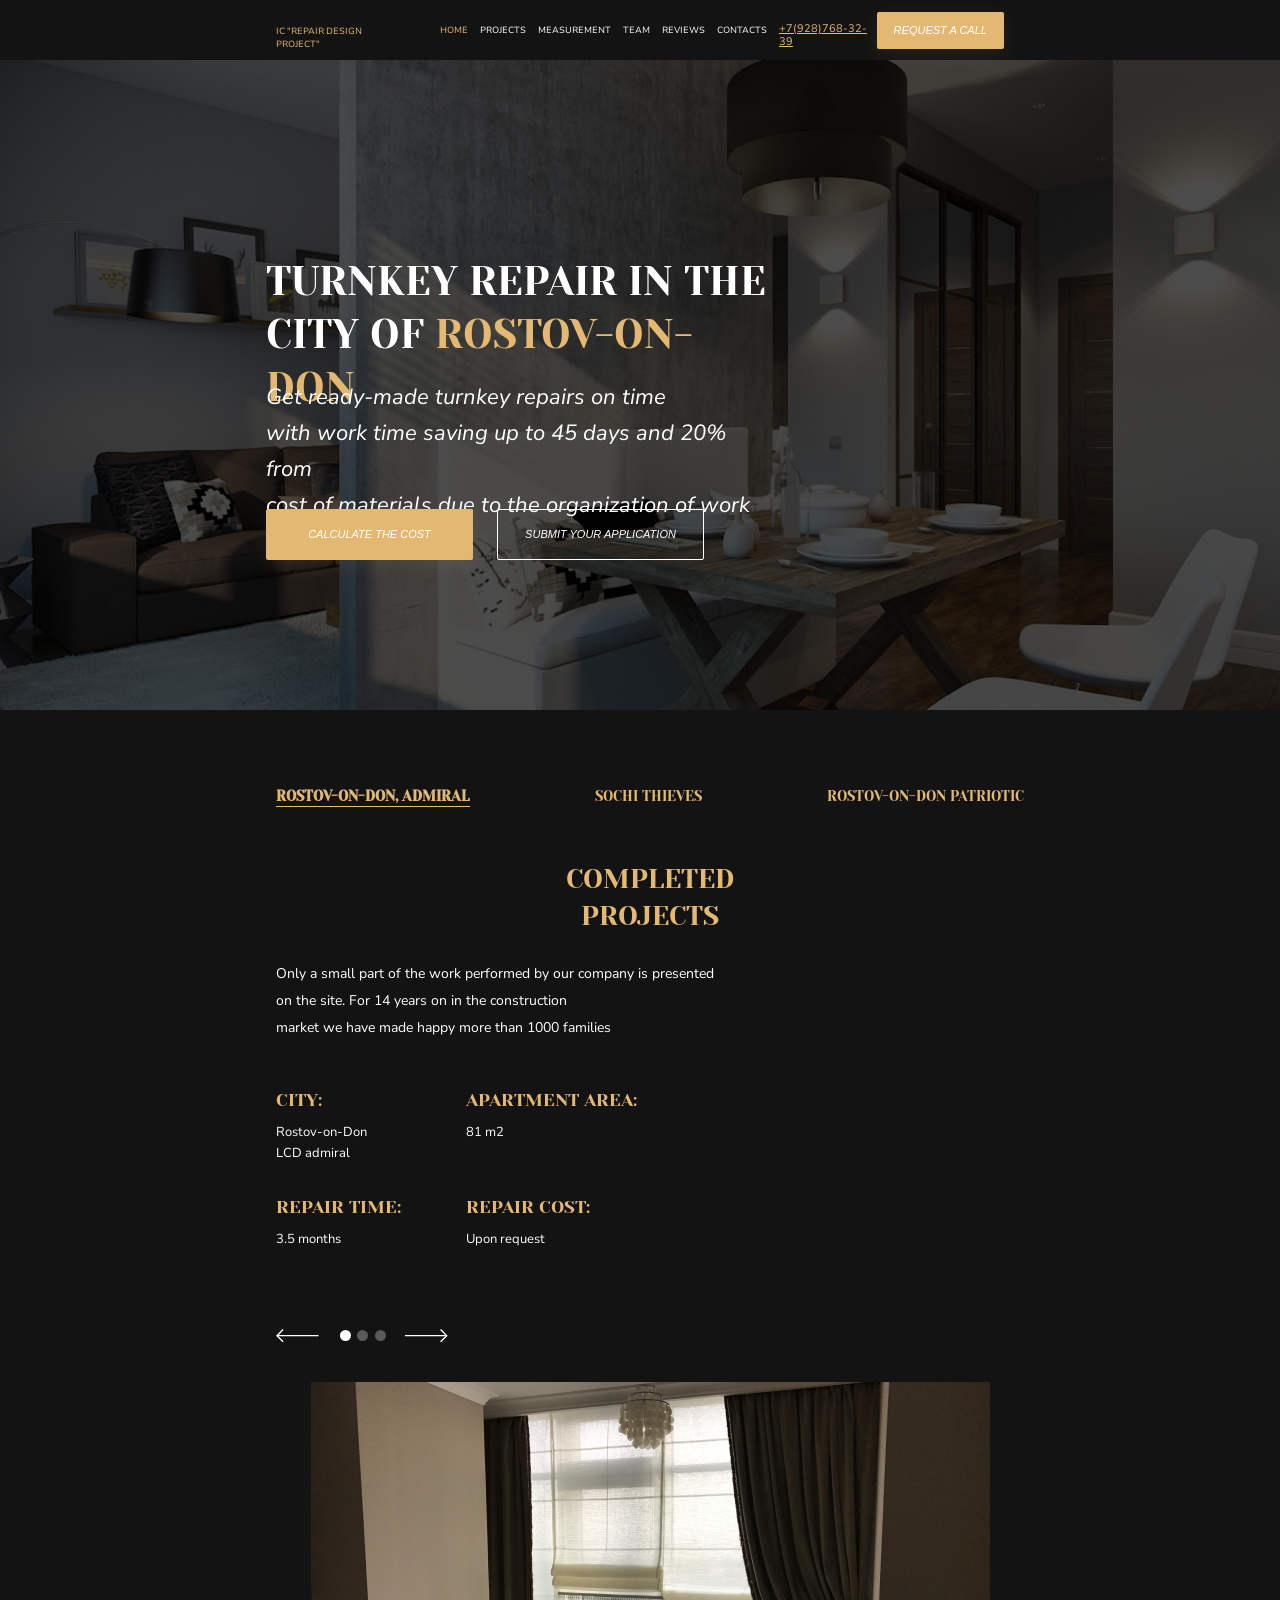
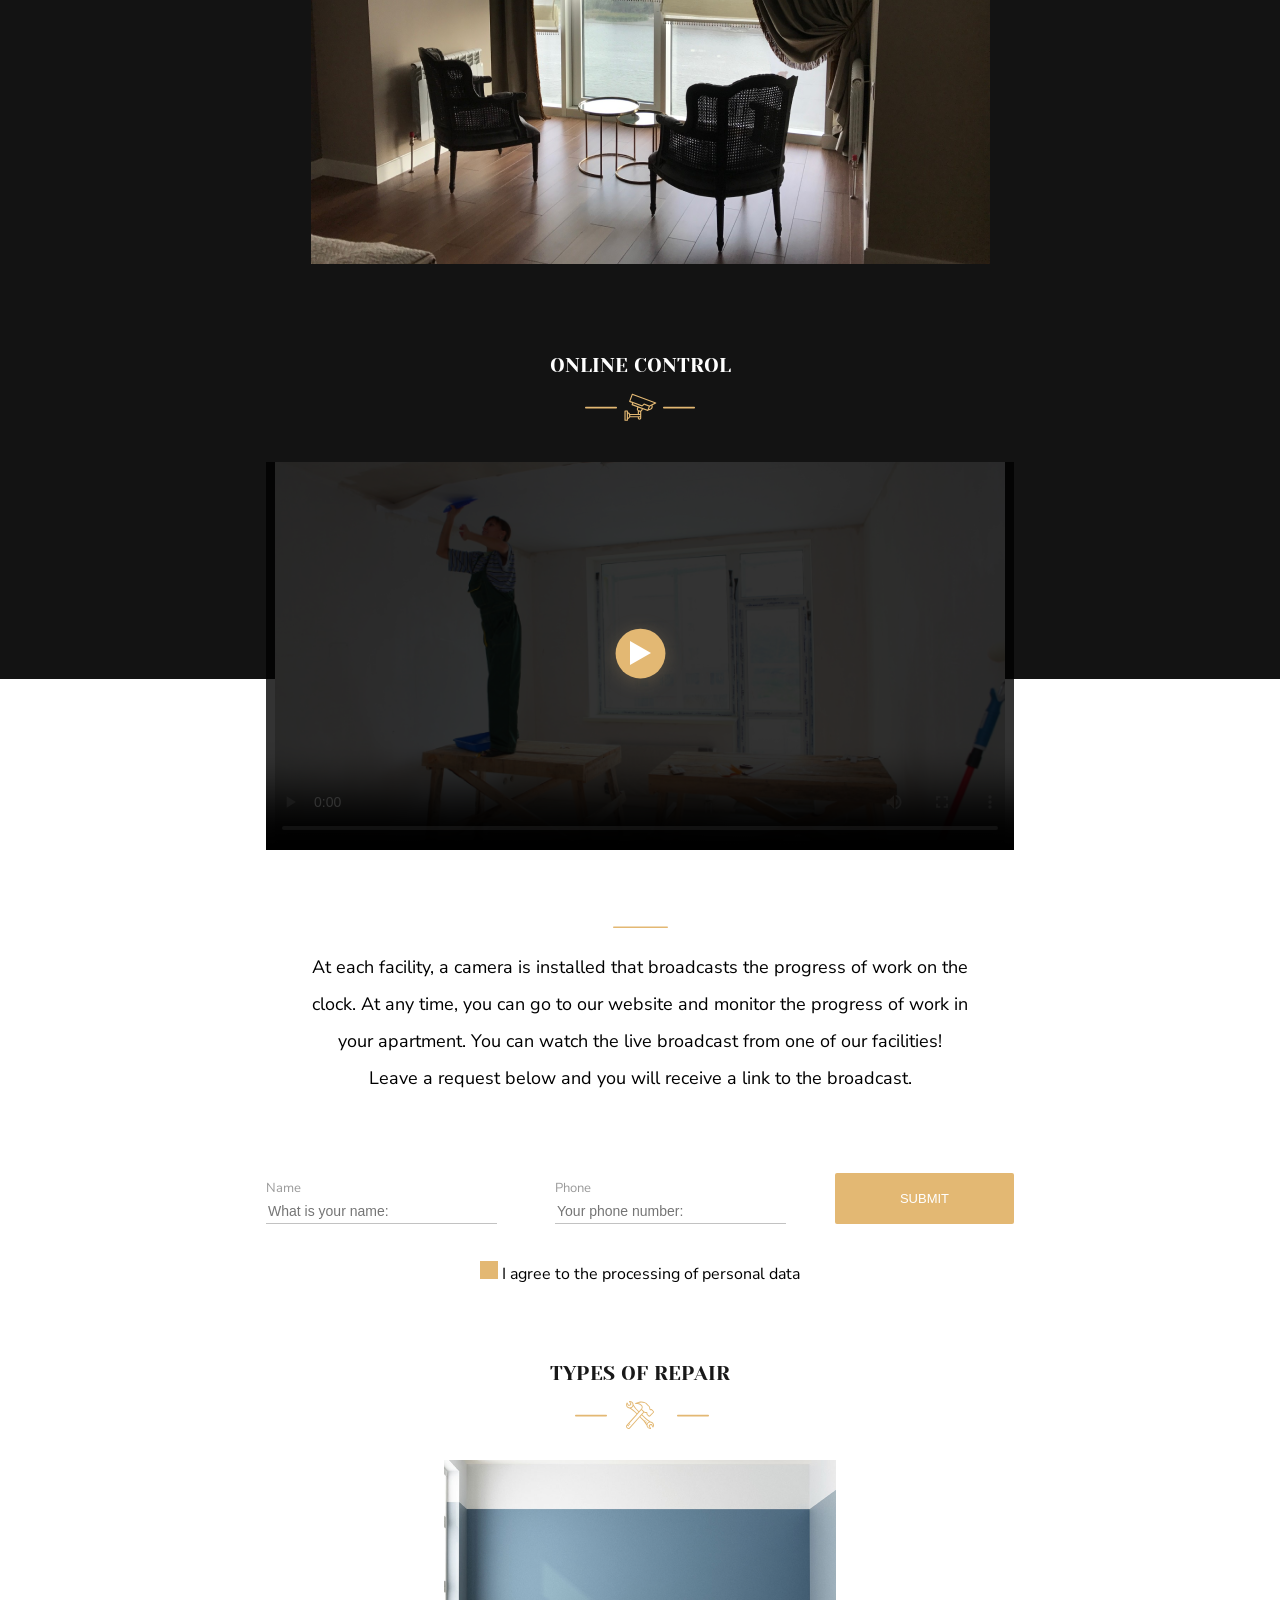
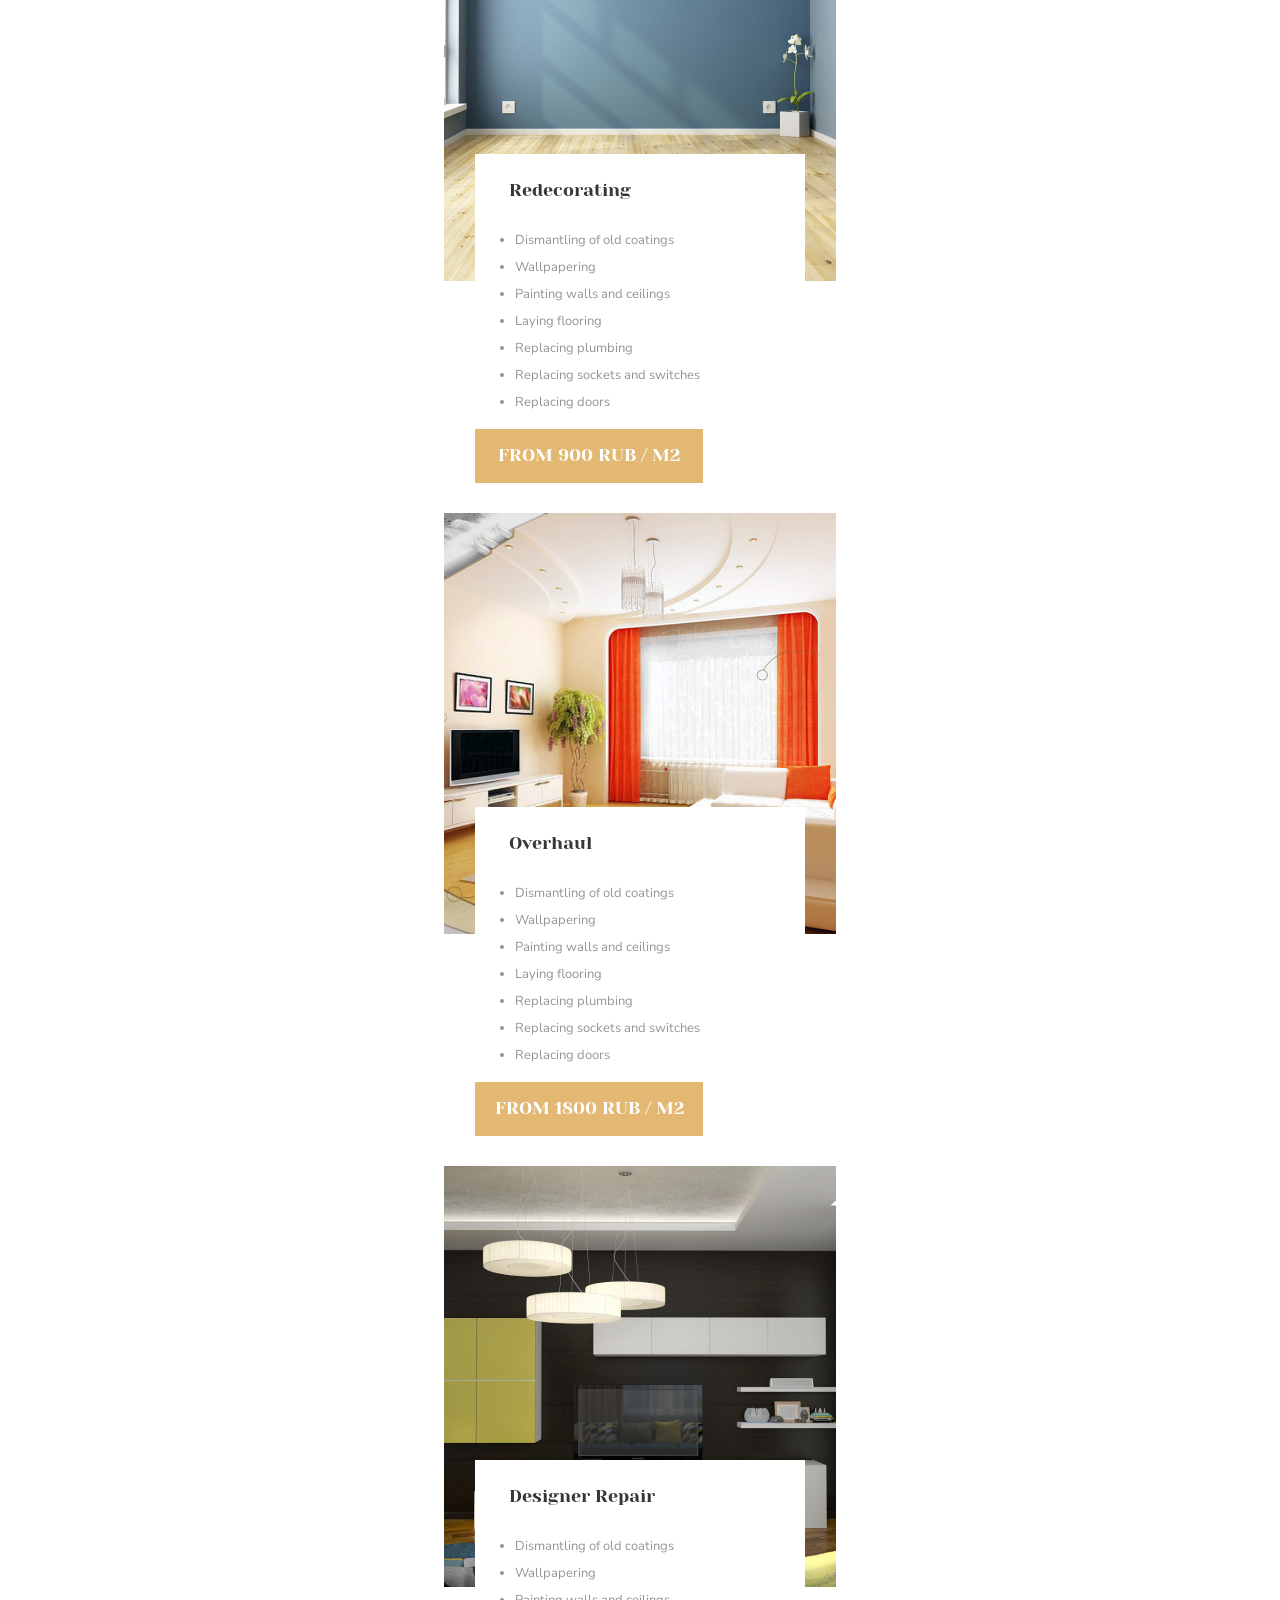
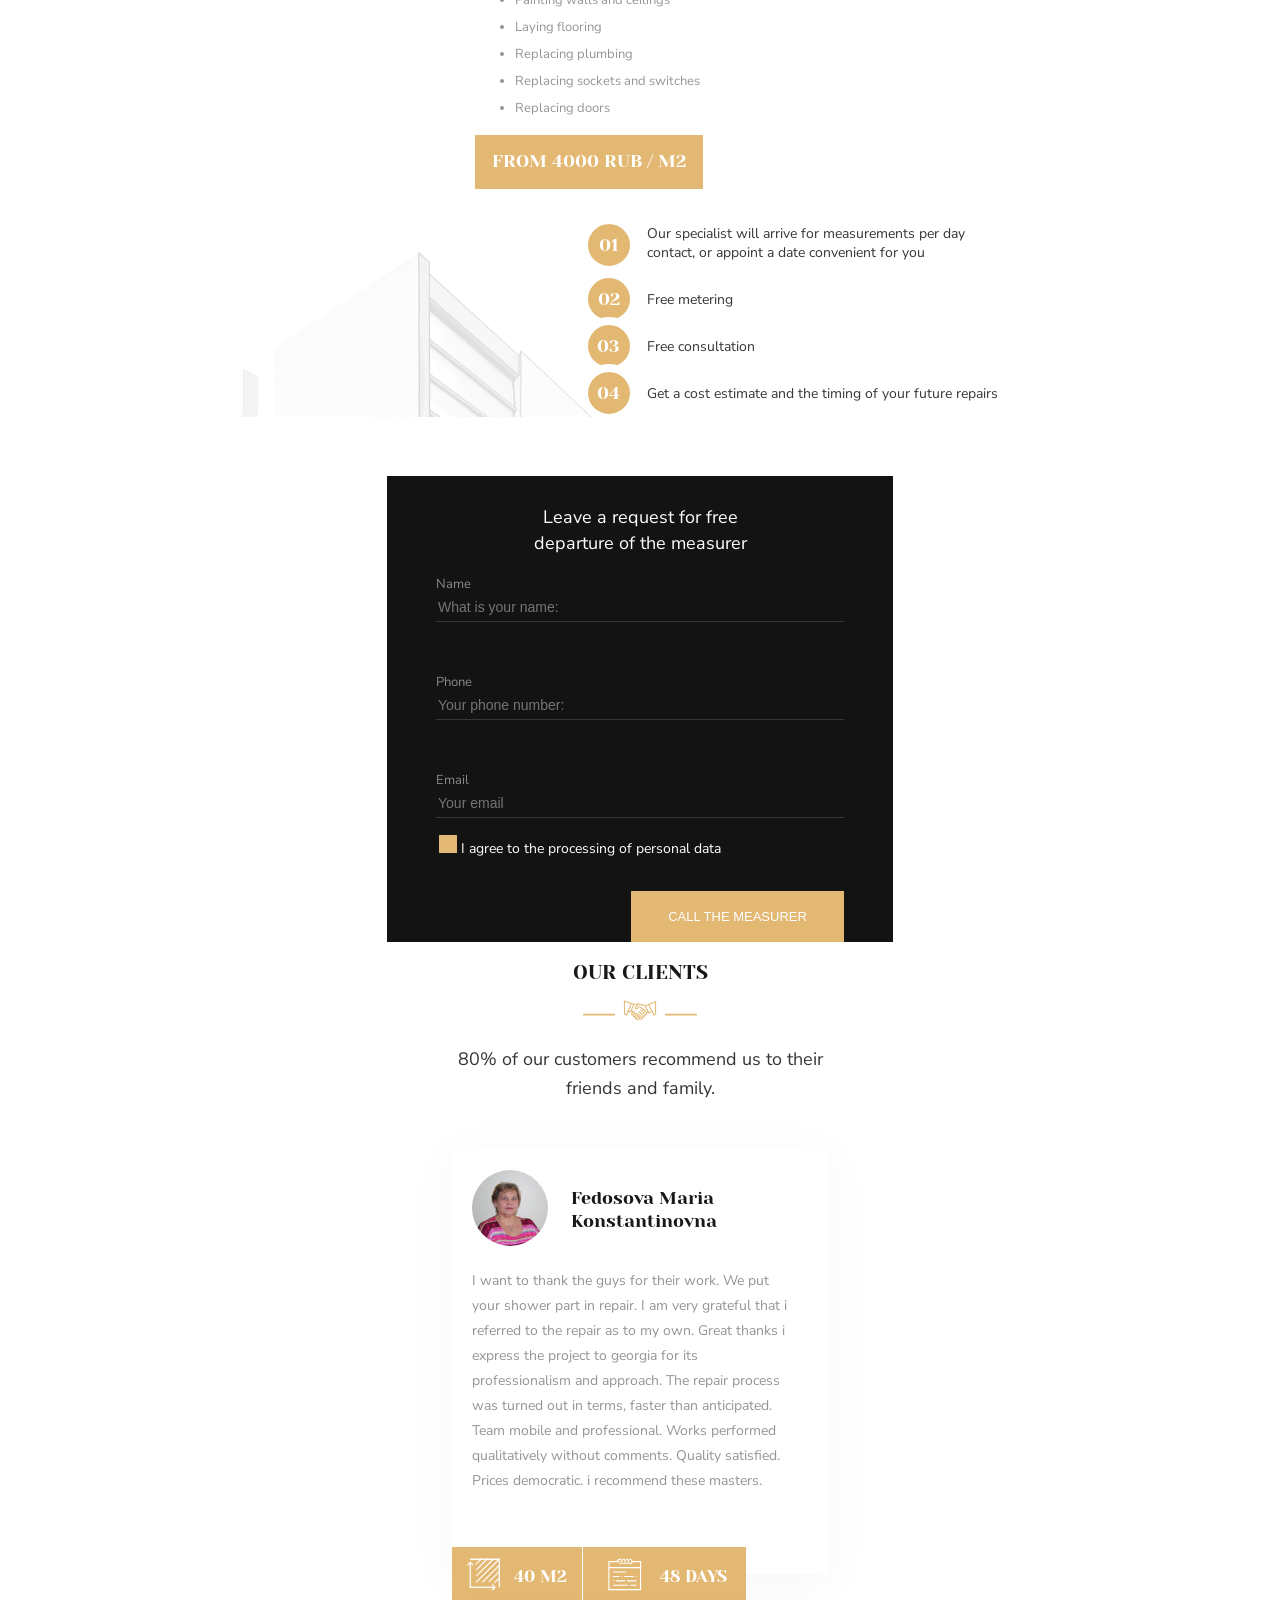
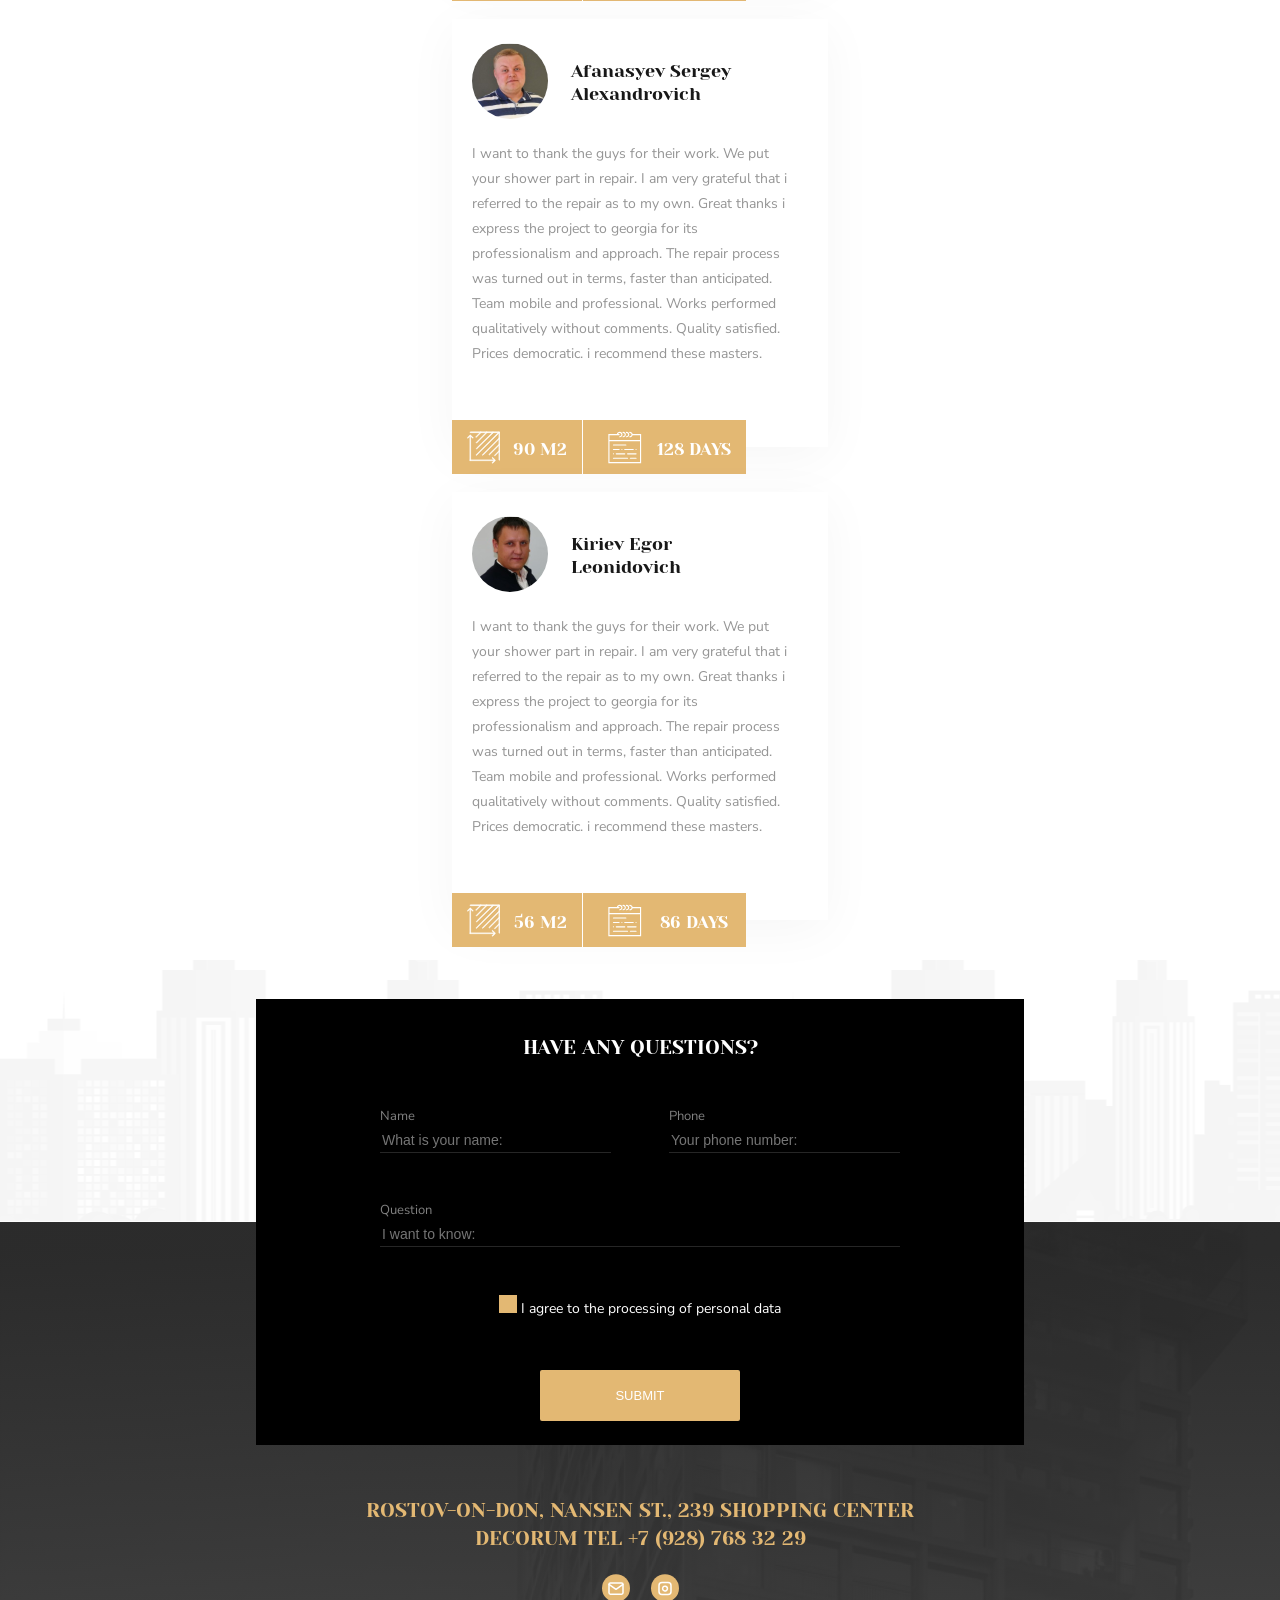
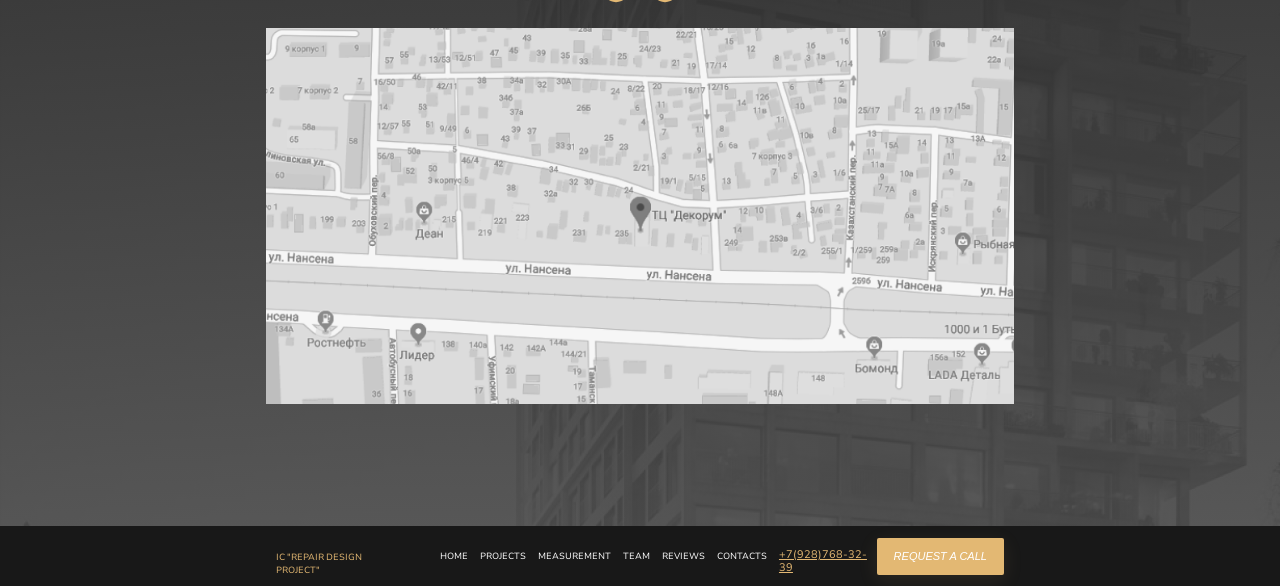
==== index.html @ 79c0b77d "add Slider" ====
<!DOCTYPE html>
<html lang="en">
    <head>
        <meta charset="UTF-8">
        <meta name="viewport" content="width=device-width, initial-scale=1.0">
        <link href="https://fonts.googleapis.com/css2?family=Nunito+Sans:ital@0;1&family=Yeseva+One&display=swap" rel="stylesheet">
        <link href="./CSS/style.css" rel="stylesheet" type="text/css">
        <script src="./JavaScript/javascript.js"></script>
        <title>Документ</title>
    </head>
    <body>
         <header class="header">
             <div class="header-wrapper">
                <div class="header-wrapper-container">
                    <div class="header__logo">IC "REPAIR DESIGN PROJECT"</div>
                    <nav>
                        <ul class="header__menu">
                            <li class="hm__item"><a href="#" class="hmi__link is-active">HOME</a></li>
                            <li class="hm__item"><a href="#" class="hmi__link">PROJECTS</a></li>
                            <li class="hm__item"><a href="#" class="hmi__link">MEASUREMENT</a></li>
                            <li class="hm__item"><a href="#" class="hmi__link">TEAM</a></li>
                            <li class="hm__item"><a href="#" class="hmi__link">REVIEWS</a></li>
                            <li class="hm__item"><a href="#" class="hmi__link">CONTACTS</a></li>
                        </ul>
                    </nav>
                    <div class="phone"><a href="tel: +79287683239" class="phonelink">+7(928)768-32-39</a></div>
                    <button class="button header-button" type="button">Request a call</button>
                </div>
            </div>     
         </header>
         <main>
            <div class="mainstep1">
                <div class="mainstep1-wrapper">
                    <div class="mainstep1-wrapper-container">
                        <div class="title">
                            <h1>
                            Turnkey Repair in the<br>city of <span class="city">Rostov-on-Don</span>
                            </h1>
                        </div>
                        <div class="content">
                        Get ready-made turnkey repairs on time <br>with work time saving up to 45 days and 20% from<br>cost of materials due to the organization of work
                        </div>
                        <button class="button main-button1" type="button">
                        CALCULATE THE COST
                        </button>
                        <button class="button main-button2" type="button">
                        SUBMIT YOUR APPLICATION
                        </button>
                    </div>
                </div>
            </div>
                <div class="step2">
                    <div class="step2-wrapper">
                        <div class="step2-wrapper-container">
                            <nav class="step2__nav">
                                <ul class="step2__menu">
                                    <li class="s2m__item is-active2" id="js_admiral"><a class="s2m__link">Rostov-on-Don, Admiral</a></li>
                                    <li class="s2m__item" id="js_thieves"><a class="s2m__link">Sochi Thieves</a></li>
                                    <li class="s2m__item" id="js_patriotic"><a class="s2m__link">Rostov-on-Don Patriotic</a></li>
                                </ul>
                            </nav>
                            <div class="maincontentstep2">
                                <div class="maincontentstep2-leftblock">
                                    <section class="maincontentstep2-leftblock-completedprojects">
                                        <h2 class="maincontentstep2-leftblock-completedprojects__title">Completed<br>projects</h2>
                                        <p class="maincontentstep2-leftblock-completedprojects__p">Only a small part of the work performed by our company is presented on the site. For 14 years on in the construction<br>market we have made happy more than 1000 families</p>
                                    </section>
                                    <div class="rightblock-step2mobile">
                                        <img src="./Images/image 22.png" alt="photo">
                                    </div>
                                    <div class="grid-container">
                                        <section class="first">
                                            <h3 class="step2-subtitle">City:</h3>
                                            <p class="step2subtitle-p">Rostov-on-Don<br>LCD admiral</p>
                                        </section>
                                        <section class="second">
                                            <h3 class="step2-subtitle">apartment area:</h3>
                                            <p class="step2subtitle-p">81 m2</p>
                                        </section>
                                        <section class="third">
                                            <h3 class="step2-subtitle">Repair time:</h3>
                                            <p class="step2subtitle-p">3.5 months</p>
                                        </section>
                                        <section class="fourth">
                                            <h3 class="step2-subtitle">Repair Cost:</h3>
                                            <p class="step2subtitle-p">Upon request</p>
                                        </section>
                                    </div>
                                    <div class="vectors-dots">
                                        <div class="arrowleft"><a class=""><img src="./Images/vectorleft.svg" alt=""></a></div>
                                        <div class="vectorleft"><a class="vector-link"><img src="./Images/vector.svg" alt=""></a></div>
                                        <div class="dotbold"><div class="dot1 activedot"></div></div>
                                        <div class="dotcenter"><div class="dot2"></div></div>
                                        <div class="dotright"><div class="dot3"></div></div>
                                        <div class="vectorright"><a class="vector-link"><img src="./Images/vector.svg" alt=""></a></div>
                                        <div class="arrowright"><a class=""><img src="./Images/vectorright.svg" alt=""></a></div>
                                    </div>
                                </div>
                                <div class="rightblock-step2">
                                    <div class="text"></div>

                                </div>
                                                           
                            </div>
                            <div class="onlinecontrol">
                                <h3 class="subtitle-yeseva" id="online">online control</h3>
                                <div id="photocontrol"><img src="Images/control.svg" alt="photo" width="33px" id="control"></div>
                            </div>
                        </div>
                    </div>
                </div>
                <div class="step3">
                    <div class="step3-wrapper">
                        <div class="videocontainer">
                            <div class="video">
                                <video controls poster="./Images/image 6.png">
                                    <source src="#" type="video/mp4">
                                 </video>
                            </div>
                            <div class="opacity"></div>
                            <div class="elips">
                                <div class="elipswrapper"><img src="./Images/Ellipse.svg" alt="" id="elips" width="85px" height="85px"></div>
                            </div>
                        </div>
                     </div>
                </div>
                <div class="step4">
                    <div class="step4-wrapper">
                        <div class="step4-wrapper-container">
                            <div class="step4-text">
                                At each facility, a camera is installed that broadcasts the progress of work on the clock. At any time, you can go to our website and monitor the progress of work in your apartment. You can watch the live broadcast from one of our facilities!<br>Leave a request below and you will receive a link to the broadcast.
                            </div>
                        </div>
                        <div class="form-wrapper">
                            <form action="" method="POST">
                                <div class="form-level1">
                                    <div class="form-level1__name"><input type="text" name="name" id="name" placeholder="What is your name:"></div>
                                    <div class="form-level1__phone"><input type="tel" name="phone" id="phone" placeholder="Your phone number:"></div>
                                    <button type="submit" name="submit" id="submit" value="submit">SUBMIT</button>
                                </div>
                                <div class="form-wrapper-checkbox">
                                    <label class="form-wrapper-checkbox__label">
                                        <input type="checkbox" name="checkbox" id="checkbox" class="form-wrapper-checkbox__input">
                                        <span class="form-wrapper-checkbox__fake"></span>
                                        <span class="form-wrapper-checkbox__text">I agree to the processing of personal data</span>
                                    </label>
                                </div>
                            </form>
                        </div>
                    </div>
                </div>
                <div class="step5">
                    <section class="step5-types">
                        <div class="step5-types-wrapper">
                            <h3 class="types subtitle-yeseva">TYPES OF REPAIR</h3>
                            <div class="types-logo"><img src="./Images/types.svg" alt="logo" width="28px" height="28px"></div>
                            <div class="step5-types-wrapper2">
                            <div class="step5-types-wrapper2-image">
                                <img src="./Images/types1.png" alt="photo" width="392px" height="421px">
                                <div class="step5-types-wrapper2-image-layer2">
                                    <h4 class="step5-types-wrapper2-image-layer2__subtitle">Redecorating</h4>
                                    <ul class="step5-types-wrapper2-image-layer2__list">
                                        <li>Dismantling of old coatings</li>
                                        <li>Wallpapering</li>
                                        <li>Painting walls and ceilings</li>
                                        <li>Laying flooring</li>
                                        <li>Replacing plumbing</li>
                                        <li>Replacing sockets and switches</li>
                                        <li>Replacing doors</li>
                                    </ul>
                                    <div class="step5-types-wrapper2-image-layer2-container">
                                        <div class="step5-types-wrapper2-image-layer2-container__button">from 900 rub / m2</div>
                                    </div>
                                </div>
                            </div>
                            <div class="step5-types-wrapper2-image">
                                <img src="./Images/types2.png" alt="photo" width="392px" height="421px">
                                <div class="step5-types-wrapper2-image-layer2">
                                        <h4 class="step5-types-wrapper2-image-layer2__subtitle">Overhaul</h4>
                                        <ul class="step5-types-wrapper2-image-layer2__list">
                                            <li>Dismantling of old coatings</li>
                                            <li>Wallpapering</li>
                                            <li>Painting walls and ceilings</li>
                                            <li>Laying flooring</li>
                                            <li>Replacing plumbing</li>
                                            <li>Replacing sockets and switches</li>
                                            <li>Replacing doors</li>
                                        </ul>
                                    <div class="step5-types-wrapper2-image-layer2-container">
                                            <div class="step5-types-wrapper2-image-layer2-container__button">from 1800 rub / m2</div>
                                    </div>
                                </div>
                            </div>
                            <div class="step5-types-wrapper2-image">
                                <img src="./Images/types3.png" alt="photo" width="392px" height="421px">
                                <div class="step5-types-wrapper2-image-layer2">
                                    <h4 class="step5-types-wrapper2-image-layer2__subtitle">Designer Repair</h4>
                                    <ul class="step5-types-wrapper2-image-layer2__list">
                                        <li>Dismantling of old coatings</li>
                                        <li>Wallpapering</li>
                                        <li>Painting walls and ceilings</li>
                                        <li>Laying flooring</li>
                                        <li>Replacing plumbing</li>
                                        <li>Replacing sockets and switches</li>
                                        <li>Replacing doors</li>
                                    </ul>
                                    <div class="step5-types-wrapper2-image-layer2-container">
                                        <div class="step5-types-wrapper2-image-layer2-container__button">from 4000 rub / m2</div>
                                    </div>
                                </div>
                            </div>
                            <div class="subtitle-yeseva" id="step5-mobiletext">
                                We realize your wildest fantasies
                            </div>
                        </div>
                    </section>
                </div>
                <div class="step5-mobile">
                    <div class="step5-mobile-wrapper">
                        <div class="step5-mobile-wrapper-container">
                            <div class="rightblock-step2mobile" id="step5mobilephoto">
                                <img src="./Images/image 5.3.png" alt="photo">
                            </div>
                        </div>
                    </div>
                </div>
                <div class="step6">
                    <div class="step6-wrapper">
                        <div class="step6-wrapper-left">
                            <p id="our-specialist" class="number">Our specialist will arrive for measurements per day<br>contact, or appoint a date convenient for you</p>
                            <p id="free-metering" class="number">Free metering</p>
                            <p id="free-consultation" class="number">Free consultation</p>
                            <p id="get-a-cost" class="number">Get a cost estimate and the timing of your future repairs</p>
                        </div>
                        <div class="step6-wrapper-right">
                            <h5 class="step6-wrapper-right__title">Leave a request for free<br>departure of the measurer</h5>
                            <form action="" method="POST">
                                <div class="step6-wrapper-right-form  blackname blacknamephone" id="form-name">
                                    <input type="text" name="name" id="input-name" class="blackinput" placeholder="What is your name:">
                                </div>
                                <div class="step6-wrapper-right-form  blackphone blacknamephone" id="form-phone">
                                    <input type="tel" name="tel" id="input-phone" class="blackinput" placeholder="Your phone number:">
                                </div>
                                <div class="step6-wrapper-right-form blacknamephone" id="form-email">
                                    <input type="email" name="email" id="input-email" class="blackinput" placeholder="Your email">
                                </div>
                                <div class="step6-wrapper-right-checkbox">
                                    <label class="step6-wrapper-right__label">
                                        <input type="checkbox" name="checkbox" class="step6-wrapper-right-checkbox__input">
                                        <span class="step6-wrapper-right-checkbox__fake"></span>
                                        <span class="step6-wrapper-right-checkbox__text">I agree to the processing of personal data</span>
                                    </label>
                                </div>
                                <button type="submit" name="submit" id="step6-submit">Call the measurer</button>
                            </form>
                        </div>
                    </div>
                </div>
                <div class="step7">
                    <div class="step7-wrapper">
                        <div class="step7-wrapper-container">
                            <p class="help">Help save 10 - 20% of the<br>cost of materials</p>
                        </div>
                    </div>
                </div>
                <div class="step8">
                    <div class="step8-wrapper">
                        <section class="step8-wrapper-section">
                            <h3 class="types subtitle-yeseva">our clients</h3>
                            <div class="step8-wrapper-section-image">
                                <img src="./Images/handsshake.svg" alt="logo" width="34px" height="21px">
                            </div>
                            <p class="step8-wrapper-section__p">80% of our customers recommend us to their<br>friends and family.</p>
                        </section>
                    </div>
                </div>
                <div class="step9">
                    <section class="step9-section">
                        <section class="step9-section-into">
                            <h4 class="step9-section-into__subtitle" id="Fedosova">Fedosova Maria<br>Konstantinovna</h4>
                            <blockquote class="step9-section-into__text">I want to thank the guys for their work. We put your shower part in repair. I am very grateful that i referred to the repair as to my own. Great thanks i express the project to georgia for its professionalism and approach.
                                The repair process was turned out in terms, faster than anticipated. Team mobile and professional. Works performed qualitatively without comments. Quality satisfied. Prices democratic. i recommend these masters.
                            </blockquote>
                            <div class="step9-section-grid">
                                <div class="step9-section-grid-item1"><p class="step9-section-grid-item1__m">40 м2</p></div>
                                <div class="step9-section-grid-item2"><p class="step9-section-grid-item2__m">48 DAYS</p></div>
                            </div>
                        </section>
                        <section class="step9-section-into">
                            <h4 class="step9-section-into__subtitle" id="Afanasyev">Afanasyev Sergey<br>Alexandrovich</h4>
                            <blockquote class="step9-section-into__text">I want to thank the guys for their work. We put your shower part in repair. I am very grateful that i referred to the repair as to my own. Great thanks i express the project to georgia for its professionalism and approach.
                                The repair process was turned out in terms, faster than anticipated. Team mobile and professional. Works performed qualitatively without comments. Quality satisfied. Prices democratic. i recommend these masters.
                            </blockquote>
                            <div class="step9-section-grid">
                                <div class="step9-section-grid-item1"><p class="step9-section-grid-item1__m">90 м2</p></div>
                                <div class="step9-section-grid-item2"><p class="step9-section-grid-item2__m">128 DAYS</p></div>
                            </div>
                        </section>
                        <section class="step9-section-into">
                            <h4 class="step9-section-into__subtitle" id="Kiriev">Kiriev Egor<br>Leonidovich</h4>
                            <blockquote class="step9-section-into__text">I want to thank the guys for their work. We put your shower part in repair. I am very grateful that i referred to the repair as to my own. Great thanks i express the project to georgia for its professionalism and approach.
                                The repair process was turned out in terms, faster than anticipated. Team mobile and professional. Works performed qualitatively without comments. Quality satisfied. Prices democratic. i recommend these masters.
                            </blockquote>
                            <div class="step9-section-grid">
                                <div class="step9-section-grid-item1"><p class="step9-section-grid-item1__m">56 м2</p></div>
                                <div class="step9-section-grid-item2"><p class="step9-section-grid-item2__m">86 DAYS</p></div>
                            </div>
                        </section>
                    </section>
                </div>
                <div class="step10">
                    <div class="step10-wrapper">
                    </div>
                </div>
                <div class="step11">
                    <div class="step11-wrapper">
                        <div class="step11-wrapper-container">
                            <form class="step11-wrapper-container-form" action="" method="POST">
                                <h3 class="subtitle-yeseva">have any questions?</h3>
                                <div class="step11-wrapper-container-form-namephone">
                                    <div class="step11-wrapper-container-form-namephone-name  blackname blacknamephone">
                                        <input type="text" name="text" id="step11-name" class="blackinput" placeholder="What is your name:">
                                    </div>
                                    <div class="step11-wrapper-container-form-namephone-phone  blackphone blacknamephone">
                                        <input type="tel" name="tel" id="step11-phone" class="blackinput" placeholder="Your phone number:">
                                    </div>
                                </div>
                                <div class="step11-wrapper-container-form-question blacknamephone">
                                    <input type="text" name="text" id="step11-question" class="blackinput" placeholder="I want to know:">
                                </div>
                                <div class="step11-wrapper-container-checkbox">
                                    <label class="step6-wrapper-right__label">
                                        <input type="checkbox" name="checkbox" class="step6-wrapper-right-checkbox__input">
                                        <span class="step6-wrapper-right-checkbox__fake"></span>
                                        <span class="step6-wrapper-right-checkbox__text">I agree to the processing of personal data</span>
                                    </label>
                                </div>
                                <button type="submit" name="submit" id="submit" value="submit">SUBMIT</button>
                            </form>
                        </div>
                    </div>
                </div>
                <div class="step12">
                    <div class="step12-wrapper">
                        <div class="step12-wrapper-container">
                            <div class="step12-wrapper-container-map-mobile">
                                <img src="Images/image 7.1.png" alt="map">
                            </div>
                            <div class="step12-wrapper-container-subtitle">
                                <h3 class="subtitle-yeseva">Rostov-on-Don, Nansen St., 239 Shopping Center
                                Decorum Tel +7 (928) 768 32 29</h3>
                            </div>
                            <div class="step12-wrapper-container-map">
                                <img src="Images/image 7.1.png" alt="map" width="925px" height="465px">
                            </div>
                        </div>
                    </div>
                </div>
            </main>
            <footer class="footer">
                <div class="header-wrapper">
                    <div class="header-wrapper-container">
                        <div class="header__logo">IC "REPAIR DESIGN PROJECT"</div>
                        <nav>
                            <ul class="header__menu">
                                <li class="hm__item"><a href="#" class="hmi__link">HOME</a></li>
                                <li class="hm__item"><a href="#" class="hmi__link">PROJECTS</a></li>
                                <li class="hm__item"><a href="#" class="hmi__link">MEASUREMENT</a></li>
                                <li class="hm__item"><a href="#" class="hmi__link">TEAM</a></li>
                                <li class="hm__item"><a href="#" class="hmi__link">REVIEWS</a></li>
                                <li class="hm__item"><a href="#" class="hmi__link">CONTACTS</a></li>
                            </ul>
                        </nav>
                        <div class="phone"><a href="tel: +79287683239" class="phonelink">+7(928)768-32-39</a></div>
                        <button class="button header-button" type="button">Request a call</button>
                    </div>
                </div>     
            </footer>
     </body>
</html>
---- CSS/style.css ----
@import url('https://fonts.googleapis.com/css2?family=Nunito+Sans:ital@0;1&family=Yeseva+One&display=swap');
* {
box-sizing: border-box;
}
body {
    margin: 0;
    font-family: "Nunito Sans";
}
h3, h4, h5 {
    font-weight: normal;
}
.header {
    background-color: #131313;
    height: 83px;
}
.header-wrapper {
    max-width: 1440px;
    height: 83px;
    margin: 0 auto;
    padding: 0; 
}
.header-wrapper-container {
    display: flex;
    width: 1234px;
    height: 83px;
    flex-direction: row;
    justify-content: space-between;
    margin: 0 auto; 
    padding: 0 10px;
    align-items: center;
    font-style: normal;
    font-size: 11px;
    line-height: 15px;
}
.header__logo {
    color: #E3B873;
    width: 180px;
    height: 10px; 
    font-size: 11px; 
    padding: 0;
}
.header__menu {
    display: flex;
    flex-direction: row;
    justify-content: space-between;
    list-style: none;
    margin-right: 47px;
}
.hm__item {
    margin-right: 47px;
    padding: 0;
}
.hmi__link {
    color: white;
    text-decoration: none;
    transition: .2s;
}
.is-active {
    color: #E3B873;
}
.hmi__link:hover {
    color: #E3B873;
}
.phone {
    width: 126px;
    height: 16px;
    font-size: 11px;
}
.phonelink {
    color: #E3B873;
}
.button {
    text-transform: uppercase;
    border-radius: 2px;
    padding: auto 0;
    font-size: 11px;
    font-style: italic;
    line-height: 15px;
}
.header-button {
    background: #E3B873;
    box-shadow: 0px 5px 20px rgba(227, 184, 115, 0.1);
    border: 0;
    color: white;
    width: 161px;
    height: 37px;
}
.mainstep1 {
    background-image: linear-gradient(rgba(0, 0, 0, 0.7), rgba(0, 0, 0, 0.7)), url(../Images/image43.png);
    background-size: auto contain;
    height: 707px;
}
.mainstep1-wrapper {
    max-width: 1440px;
    height: 707px;
    margin: 0 auto;
    border-top: 1px solid transparent;
}
.mainstep1-wrapper-container {
    width: 1191px;
    height: 707px;
    margin: 0 auto;
    padding: 0 10px;
}
.title {
    width: 515px;
    height: 105px;
    margin-top: 194px;
    margin-bottom: 19px;
    font-family: "Yeseva One";
    font-size: 40px;
    font-style: normal;
    line-height: 53px;
}
h1 {
    text-transform: uppercase;
    color: white;
    font-size: 40px;
    font-weight: normal;
    margin: 0;
}
.city {
    color: #E3B873;
}
.content {
    width: 504px;
    height: 89px;
    margin: 0px 0px 41px 0px;
    font-size: 22px;
    color: white;
    font-style: italic;
    line-height: 36px;
}
.main-button1 {
    background: #E3B873;
    box-shadow: 0px 5px 20px rgba(227, 184, 115, 0.1);
    border: 0;
    color: white;
    width: 207px;
    height: 51px;
}
.main-button2 {
    color: white;
    margin-left: 20px;
    width: 207px;
    height: 51px;
    background-color: inherit;
    border: 1px solid #FFFFFF;
}
.step2 {
    background-color: #131313;
}
.step2-wrapper {
    max-width: 1440px;
    height: 1074px;
    margin: 0 auto -217px;
    position: relative;
    border-top: 1px solid transparent;
}
.step2-wrapper-container {
    width: 1191px;
    height: 741px;
    margin: 107px auto 0;
    padding-left: 10px;
    padding-right: 10px;
}
.step2__nav {
    display: flex;
    margin-left: auto;
    width: 679px;
}
.step2__menu {
    display: flex;
    padding: 0;
}
.s2m__item {
    list-style: none;
    font-family: "Yeseva One";
    font-style: normal;
    line-height: 19px;    
    font-size: 14px;
    cursor: pointer;
    transition: .2s;
}
.s2m__item + .s2m__item {
    margin-left: 60.5px;
}
.s2m__link {
    color: #E3B873;
    font-size: 14px;
    line-height: 19.4px;
    text-transform: uppercase;
    text-decoration: none;
}
.is-active2 {
    font-weight: bold;
     border-bottom: 1px solid #E3B873;
}
.maincontentstep2 {
    display: flex;
    flex-direction: row;
    width: 1171px;
    margin-top: 37px;
    margin-bottom: 92px;
    margin-left: auto;
    margin-right: auto;
}
.maincontentstep2-leftblock {
    width: 442px;
    height: 482px;
}
.maincontentstep2-leftblock-completedprojects {
    margin-top: 0px;
    margin-bottom: 42px;
    position: relative;
}
.maincontentstep2-leftblock-completedprojects__title {
    text-transform: uppercase;
    font-family: "Yeseva One";
    font-style: normal;
    line-height: 37px;    
    font-size: 27px;
    color: #E3B873;
    margin-bottom: 34px;
    margin-top: 0px;
    width: 253px;
    height: 66px;
    vertical-align: top;
}
.maincontentstep2-leftblock-completedprojects__p {
    color: #FFFFFF;
    font-style: normal;
    font-size: 14px;
    line-height: 27px;
    margin-top: 0px;
    margin-bottom: 0px;
    width: 442px;
    height: 86px;
}
h2 {
    font-weight: normal;
}
.step2-subtitle {
    font-family: "Yeseva One";
    font-style: normal;
    font-size: 18px;
    line-height: 25px;
    text-transform: uppercase;
    color: #E3B873;
    margin-top: 0px;
    margin-bottom: 9px;
}
.step2subtitle-p {
    font-style: normal;
    font-size: 13px;
    line-height: 21px;
    color: #FFFFFF;
    margin-top: 0;
}
.grid-container {
    display: grid;
    grid-template-columns: 190px 218px;
    grid-template-rows: 107px 107px;
    margin-bottom: 25px;
}
.vectors-dots {
    display: flex;
    width: 156.64px;
    height: 13.28px;
    position: relative;
}
.arrowleft {
    margin-right: -6.59px;
}
.vectorleft {
    position: relative;
    top: -6.5px;
    margin-right: 20.5px;
    cursor: pointer;
    transition: opacity 0.4s ease;
}

.dotbold {
    position: relative;
    margin-right: 17.54px;
    
}

.dot1 {
    position: absolute;
    top: 3px;
    width: 11px;
    height: 11px;
    border-radius: 50%;
    background-color: white;
    opacity: 0.3;
    cursor: pointer;
    transition: opacity 0.4s ease;
}
.activedot {
    opacity: 1;
}
.dotcenter {
    margin-right: 17.54px;
}

.dot2 {
    position: absolute;
    top: 3px;
    width: 11px;
    height: 11px;
    border-radius: 50%;
    background-color: white;
    opacity: 0.3;
    cursor: pointer;
    transition: opacity 0.4s ease;
}
.dotright {
    margin-right: 29.5px;
    
}

.dot3 {
    position: absolute;
    top: 3px;
    width: 11px;
    height: 11px;
    border-radius: 50%;
    background-color: white;
    opacity: 0.3;
    cursor: pointer;
    transition: opacity 0.4s ease;
}
.vectorright {
    position: relative;
    top: -6.5px;
    margin-right: -6.59px;
    cursor: pointer;
    transition: opacity 0.4s ease;
}

.maincontentstep2-leftblock {
    margin-right: 50px;
    width: 442px;
    position: relative;
}
.rightblock-step2 {
    background-image: url(../Images/image\ 2.1.png);
    background-size: cover;
    width: 679px;
    height: 482px;
}
.rightblock-step2.image.active {
    opacity: 1;
  }
.rightblock-step2mobile {
    display: none;
}
.onlinecontrol {
    display: flex;
    flex-direction: column;
    justify-content: center;
    width: 196px;
    height: 67px;
    margin-left: auto;
    margin-right: auto;
}
.subtitle-yeseva {
    font-family: "Yeseva One";
    font-style: normal;
    line-height: 28px;
    text-transform: uppercase;
    text-align: center;
    font-size: 20px;
}
#online {
    margin: 0px 0px 13px 0px;
    color: #FFFFFF;
}
#photocontrol {
    display: inline-block;
    margin-left: auto;
    margin-right: auto;
    position: relative;
}
#photocontrol::before {
    content: url(../Images/Rectangle67.svg);
    position: absolute;
    right:calc(150% - 10px);
}
#photocontrol::after {
    content: url(../Images/Rectangle67.svg);
    position: absolute;
    left:calc(150% - 10px);
}
.step3 {
    background-color: inherit;
    height: 434px;  
}
.step3-wrapper {
    max-width: 1440px;
    height: 434px;
    margin: 0 auto;
    background-color: inherit;
    position: relative;
}
.videocontainer {
    width: 837px;
    height: 434px;
    margin: 0 auto;
    padding: 0 10px;
    position: relative;
}
.video video {
    width: 817px;
    height: 434px;
}
.opacity {
    position: absolute;
    width: 817px;
    height: 434px;
    background-color: rgba(0, 0, 0, 0.8);
    z-index: 1;
    top: 0;
}
.elips {
    position: absolute;
    width: 817px;
    height: 434px;
    background-color: inherit;
    z-index: 2;
    top: 0;
    display: flex;
    justify-content: center;
    align-items: center;
}
.elipswrapper {
    position: relative;
    display: flex;
    justify-content: center;
    align-items: center;
}
.elipswrapper::before {
    content: url(../Images/Polygon.svg);
    position: absolute;
}
.step4 {
    background-color: #FFFFFF;
}
.step4-wrapper {
    max-width: 1440px;
    height: 490px;
    margin: 0 auto;
}
.step4-wrapper-container {
    width: 1256px;
    height: 230px;
    margin: 0 auto 93px;
    padding: 0 10px;
    position: relative;
    display: flex;
    justify-content: center;
}
.step4-text {
    width: 681px;
    height: 131px;
    margin: 99px auto 0px;
    font-style: normal;
    font-size: 18px;
    line-height: 37px;
    text-align: center;
}
.step4-wrapper-container::before {
    content: url(../Images/Rectangle\ 6.9.svg);
    position: absolute;
    top: 63px;
}
.form-wrapper {
    width: 809px;
    height: 51px;
    margin: 0 auto;
    padding: 0 10px;
    text-align: center;
}
.form-level1 {
    display: flex;
    align-items: flex-end;
    margin-bottom: 37px;
}
#name {
    width: 231px;
    height: 26px;
    border: 0;
    border-bottom: 1px solid rgba(54, 54, 54, 0.3);
    color: #363636;
    font-style: normal;
    font-weight: normal;
    font-size: 14px;
    line-height: 23px;
    margin-right: 58px;
}
.form-level1__name {
    position: relative;
}
.form-level1__name::before {
    content: 'Name';
    font-style: normal;
    font-size: 13px;
    line-height: 21px;
    color: rgba(54, 54, 54, 0.5);
    position: absolute;
    bottom: 25px;
    text-transform: unset;
}
#phone {
    width: 231px;
    height: 26px;
    border: 0;
    border-bottom: 1px solid rgba(54, 54, 54, 0.3);
    color: #363636;
    font-style: normal;
    font-size: 14px;
    line-height: 23px;
    margin-right: 49px;
}
.form-level1__phone {
    position: relative;
}
.form-level1__phone::before {
    content: 'Phone';
    font-style: normal;
    font-size: 13px;
    line-height: 21px;
    color: rgba(54, 54, 54, 0.5);
    position: absolute;
    bottom: 25px;
    text-transform: unset;
}
#submit {
    width: 200px;
    height: 51px;
    border-radius: 2px;
    background-color: #E3B873;
    border-color: transparent;
    color: white;
    text-transform: uppercase;
    font-style: normal;
    font-weight: normal;
    font-size: 13px;
    line-height: 27px;
    text-align: center;
}
.form-wrapper-checkbox__label {
    cursor: pointer;
}
.form-wrapper-checkbox__input {
    display: none;
}
.form-wrapper-checkbox__fake {
    display: inline-flex;
    width: 18px;
    height: 18px;
    background: #E3B873;
    color: #FFFFFF;
    justify-content: center;
    position: relative;
}
.form-wrapper-checkbox__fake::before {
    content: "\2714";
    opacity: 0;
    transition: .2s;
    position: absolute;
    bottom: -1px;
}
.form-wrapper-checkbox__input:checked + .form-wrapper-checkbox__fake::before {
    opacity: 1;
}
.step5 {
    background-color: #FFFFFF;
}
.step5-mobile {
    display: none;
}
.step5-types {
    max-width: 1440px;
    height: 779px;
    margin: 0 auto;
}
.step5-types-wrapper {
    width: 1260px;
    height: 779px;
    margin: 0 auto;
    padding: 0 10px;
    text-align: center;
}
.types {
    color: #181818;
    margin-bottom: 13px;
}
.types-logo {
    margin: 0 auto 31px;
    position: relative;
    width: 28px;
    height: 28px;
}
.types-logo::before {
    content: url('../Images/Rectangle67.svg');
    position: absolute;
    left: calc(-150% - 9px);
}
.types-logo::after {
    content: url('../Images/Rectangle67.svg');
    position: absolute;
    left: calc(150% + 9px);
}
.step5-types-wrapper2 {
    display: flex;
    flex-direction: row;
    justify-content: space-between;
}
.step5-types-wrapper2-image {
    width: 392px;
    height: 608px;
    position: relative;
}
.step5-types-wrapper2-image-layer2 {
    width: 330px;
    height: 314px;
    position: absolute;
    left: 31px;
    top: 294px;
    background-color: white;
}
.step5-types-wrapper2-image-layer2__subtitle {
    font-family: 'Yeseva One';
    font-style: normal;
    font-size: 18px;
    line-height: 25px;
    color: #363636;
    text-align: left;
    margin-left: 34px;
}
.step5-types-wrapper2-image-layer2__list {
    text-align: left;
    font-style: normal;
    font-size: 13px;
    line-height: 27px;
    color: #959595;
}
.step5-types-wrapper2-image-layer2-container {
    width: 228px;
    height: 54px;
    margin-right: auto;
}
.step5-types-wrapper2-image-layer2-container__button {
    width: 228px;
    height: 54px;
    background-color: #E3B873;
    border: 0;
    text-transform: uppercase;
    color: #FFFFFF;
    font-family: 'Yeseva One';
    font-style: normal;
    font-size: 18px;
    line-height: 25px;
    display: flex;
    justify-content: center;
    align-items: center;
}
#step5-mobiletext {
    display: none;
}
.step6 {
    background-color: #FFFFFF;
}
.step6-wrapper {
    max-width: 1463px;
    height: 598px;
    padding: 0 10px;
    display: flex;
    margin: 0 auto 8px;
}
.step6-wrapper-left {
    display: flex;
    flex-direction: column;
    justify-content: space-around;
    width: 803px;
    height: 598px;
    background-image: url(../Images/image\ 6.1.png);
    padding-left: 408px;
    font-style: normal;
    font-size: 14px;
    line-height: 19px;
    color:#363636;
}
.step6-wrapper-right {
    width: 506px;
    height: 509px;
    background-color: #131313;
    margin-top: 59px;
    margin-left: auto;
}
#our-specialist {
    position: relative;
}
#our-specialist::before {
    content: '01';
    position: absolute;
    width: 42px;
    height: 42px;
    background-color: #E3B873;
    border-radius: 50%;
    border: 8px solid #FFFFFF;
    color: #FFFFFF;
    right:calc(100% + 9px);
    top: -8px;
    display: -webkit-flex;
    display: flex;
    -webkit-flex-direction: column;
    flex-direction: column;
    -webkit-align-items: center;
    align-items: center;
    -webkit-justify-content: center;
    justify-content: center;
    text-align: center;
} 
.number::before {
    font-family: 'Yeseva One';
    font-style: normal;
    font-size: 18px;
}
#free-metering {
    position: relative;
}
#free-metering::before {
    content: '02';
    position: absolute;
    width: 42px;
    height: 42px;
    background-color: #E3B873;
    border-radius: 50%;
    border: 8px solid #FFFFFF;
    color: #FFFFFF;
    right:calc(100% + 9px);
    bottom:calc(-100%);
    display: -webkit-flex;
    display: flex;
    -webkit-flex-direction: column;
    flex-direction: column;
    -webkit-align-items: center;
    align-items: center;
    -webkit-justify-content: center;
    justify-content: center;
    text-align: center;
}
#free-consultation {
    position: relative;
}
#free-consultation::before {
    content: '03';
    position: absolute;
    width: 42px;
    height: 42px;
    background-color: #E3B873;
    border-radius: 50%;
    border: 8px solid #FFFFFF;
    color: #FFFFFF;
    right:calc(100% + 9px);
    bottom:calc(-100%);
    display: -webkit-flex;
    display: flex;
    -webkit-flex-direction: column;
    flex-direction: column;
    -webkit-align-items: center;
    align-items: center;
    -webkit-justify-content: center;
    justify-content: center;
    text-align: center; 
}
#get-a-cost {
    position: relative;
}
#get-a-cost::before {
    content: '04';
    position: absolute;
    width: 42px;
    height: 42px;
    background-color: #E3B873;
    border-radius: 50%;
    border: 8px solid #FFFFFF;
    color: #FFFFFF;
    right:calc(100% + 9px);
    bottom:calc(-100%);
    display: -webkit-flex;
    display: flex;
    -webkit-flex-direction: column;
    flex-direction: column;
    -webkit-align-items: center;
    align-items: center;
    -webkit-justify-content: center;
    justify-content: center;
    text-align: center; 
}
.step6-wrapper-right__title {
    text-align: center;
    color: #FFFFFF;
    font-style: normal;
    font-size: 18px;
    line-height: 26px;
    margin-top: 28px;
    margin-bottom: 39px;
}
.step6-wrapper-right-form {
    width: 408px;
    height: 27px;
    margin: 0 auto;
    border-bottom: 1px solid rgba(255, 255, 255, 0.15);
}
.blackinput {
    background-color: inherit;
    color: #FFFFFF;
    border: 0;
    font-size: 14px;
    font-style: normal;
    line-height: 23px;
}
#input-name {
    width: 408px;
}    
#form-name {
    margin-bottom: 71px;
}
.blacknamephone {
    position: relative;
    color:rgba(255, 255, 255, 0.5);
    font-style: normal;
    font-size: 13px;
    line-height: 21px;
}
.blackname::before {
    content: 'Name';
    position: absolute;
    bottom:calc(100%);
}
#input-phone {
    width: 408px;
}
#form-phone {
    margin-bottom: 71px;
}
.blackphone::before {
    content: 'Phone';
    bottom:calc(100%);
    position: absolute;
}
#input-email {
    width: 408px;
}
#form-email {
    position: relative;
    margin-bottom: 17px;
}
#form-email::before {
    content: 'Email';
    position: absolute;
    bottom:calc(100%);
}
.step6-wrapper-right-checkbox {
    width: 402px;
    height: 17px;
    margin: 0 auto 39px;
}
.step6-wrapper-right__label {
    cursor: pointer;
    color: #FFFFFF;
    font-style: normal;
    font-size: 14px;
    line-height: 23px;
}
.step6-wrapper-right-checkbox__input {
    display: none;
    position: relative;
}
.step6-wrapper-right-checkbox__fake {
    display: inline-flex;
    width: 18px;
    height: 18px;
    background: #E3B873;
    color: #FFFFFF;
    justify-content: center;
    position: relative;
}
.step6-wrapper-right-checkbox__fake::before {
    content: "\2714";
    opacity: 0;
    transition: .2s;
    position: absolute;
    bottom: -2px;
}
.step6-wrapper-right-checkbox__input:checked + .step6-wrapper-right-checkbox__fake::before {
    opacity: 1;
}
#step6-submit {
    width: 213px;
    height: 51px;
    margin-left: 244px;
    background-color: #E3B873;
    color: #FFFFFF;
    font-style: normal;
    font-size: 13px;
    line-height: 21px;
    text-align: center;
    text-transform: uppercase;
    border: none;
}
.step7-wrapper {
    max-width: 1440px;
    margin: 0 auto;
}
.step7-wrapper-container {
    height: 72px;
    margin: 0 auto 71px;
    padding: 0 10px;
}
.help {
    width: 344px;
    height: 47px;
    margin-left: auto;
    color: #E3B873;
    font-style: normal;
    font-size: 18px;
    line-height: 26px;
    position: relative;
}
.help::before {
    content: url(../Images/Pig.svg);
    background-color: #E3B873;
    width: 72px;
    height: 72px;
    border-radius: 50%;
    position: absolute;
    display: flex;
    -webkit-flex-direction: column;
    flex-direction: column;
    -webkit-align-items: center;
    align-items: center;
    -webkit-justify-content: center;
    justify-content: center;
    text-align: center;
    right:calc(100% + 25px);
     bottom: -12px;
}
.help::after {
    content: url(../Images/USD.svg);
    position: absolute;
    left: -68px;
    top: 7px;
}
.step8-wrapper {
    max-width: 1440px;
    margin: 0 auto;
}
.step8-wrapper-section {
    width: 496px;
    height: 148px;
    margin: 0 auto 39px;
    padding: 0 10px;
    text-align: center;
}
.step8-wrapper-section-image {
    width: 34px;
    height: 21px;
    margin: 0 auto 24px;
    position: relative;
}
.step8-wrapper-section-image::before {
    content: url(../Images/Rectangle67.svg);
    position: absolute;
    right:calc(150% - 9px);
}
.step8-wrapper-section-image::after {
    content: url(../Images/Rectangle67.svg);
    position: absolute;
    left:calc(150% - 9px);
}
.step8-wrapper-section__p {
    font-style: normal;
    font-size: 18px;
    line-height: 29px;
    color:#363636;
}
.step9 {
    max-width: 1440px;
    margin: 0 auto;
}
.step9-section {
    display: flex;
    width: 1236px;
    height: 455px;
    margin: 0 auto 119px;
    padding: 0 10px;
}
.step9-section-into + .step9-section-into {
    margin-left: 54px;
}
.step9-section-into {
    width: 376px;
    height: 428px;
    background-color: #FFFFFF;
    box-shadow: 0px 10px 50px rgba(0, 0, 0, 0.04);
    text-align: center;
}
.step9-section-into__subtitle {
    width: 178px;
    height: 42px;
    font-family: 'Yeseva One';
    font-style: normal;
    font-size: 18px;
    line-height: 23px;
    color: #181818;
    margin: 41px 0 39px 119px;
    position: relative;
    text-align: left;
}
#Fedosova::before {
    content: '';
    width: 76px;
    height: 76px;
    background-image: url(../Images/Fedosova.png);
    border-radius: 50%;
    position: absolute;
    top: -17px;
    left: -99px;
}
.step9-section-into__text {
    text-align: left;
    width: 324px;
    height: 216px;
    margin-left: 20px;
    margin-bottom: 63px;
    font-style: normal;
    font-size: 14px;
    line-height: 25px;
    color: #959595;
}
#Afanasyev::before {
    content: '';
    width: 76px;
    height: 76px;
    background-image: url(../Images/Afanasyev.png);
    border-radius: 50%;
    position: absolute;
    top: -17px;
    left: -99px;
}
#Kiriev::before {
    content: '';
    width: 76px;
    height: 76px;
    background-image: url(../Images/Kiriev.png);
    border-radius: 50%;
    position: absolute;
    top: -17px;
    left: -99px;
}
.step9-section-grid {
    display: grid;
    width: 294px;
    height: 54px;
    grid-template-columns: 131px 163px;
    grid-template-rows: 54px;
    background-color: #E3B873;
    color: #FFFFFF;
    font-family: 'Yeseva One';
    font-size: 17px;
    font-style: normal;line-height: 24px;
    text-transform: uppercase;
}
.step9-section-grid-item1 {
    border-right: 0.75px solid #FFFFFF;
}
.step9-section-grid-item1__m {
    width: 56px;
    height: 20px;
    margin-right: 14px;
    margin-left: auto;
    position: relative;
}
.step9-section-grid-item1__m::before {
    content: url(../Images/Group\ 21.4.svg);
    position: absolute;
    top: -6px;
    left: -45px;
}
.step9-section-grid-item2__m {
    width: 81px;
    height: 20px;
    margin-right: 12px;
    margin-left: auto;
    position: relative;
}
.step9-section-grid-item2__m::before {
    content: url(../Images/Group.svg);
    position: absolute;
    top: -6px;
    left: -45px;
}
.step10 {
    height: 262px;
    background-image: url(../Images/Frame.png);
    background-position: bottom;
    margin-bottom: -223px;
}
.step10-wrapper {
    max-width: 1440px;
    height: 262px;
    margin: 0 auto;
    padding: 0 10px;
}
.step11 {
    background-color: inherit;
    position: relative;
}
.step11-wrapper {
    max-width: 1440px;
    margin: 0 auto;
}
.step11-wrapper-container {
    width: 883px;
    height: 446px;
    background-color: black;
    margin: 0 auto;
    color: #FFFFFF;
    padding: 0 10px;
    display: flex;
    justify-content: center;
    text-align: center;
}
.step11-wrapper-container-form {
    width: 520px;
    height: 376px;
    margin: auto;
    z-index: 3;
}
.step11-wrapper-container-form h3 {
    margin-top: 0;
    margin-bottom: 65px;
}
.step11-wrapper-container-form-namephone {
    display: flex;
    width: 520px;
    height: 26px;
    justify-content: space-between;
    margin-bottom: 68px;
}
.step11-wrapper-container-form-namephone-name {
    width: 231px;
    height: 26px;
    border-bottom: 1px solid rgba(255, 255, 255, 0.15);
}
#step11-name {
    width: 231px;
    height: 26px;
}
#step11-name::before {
    content: 'Name';
}
.step11-wrapper-container-form-namephone-phone {
    width: 231px;
    height: 26px;
    border-bottom: 1px solid rgba(255, 255, 255, 0.15);
}
#step11-phone {
    width: 231px;
    height: 26px;
}
.step11-wrapper-container-form-question {
    width: 520px;
    height: 26px;
    border-bottom: 1px solid rgba(255, 255, 255, 0.15);
    margin-bottom: 48px;
}
#step11-question {
    width: 520px;
    height: 26px;
}
.step11-wrapper-container-form-question::before {
    content: 'Question';
    position: absolute;
    bottom:calc(100%);
}
.step11-wrapper-container-checkbox {
     margin-bottom: 50px;
}
.step12 {
    height: 954px;
    background-image: linear-gradient(180deg, rgba(24, 24, 24, 0.9) 3.47%, rgba(24, 24, 24, 0.72) 100%), url(../Images/image\ 7.2.png);
    margin-top: -223px;
}
.step12-wrapper {
    max-width: 1440px;
    height: 954px;
    margin: 0 auto;
    position: relative;
    display: flex;
}
.step12-wrapper-container {
    width: 945px;
    height: 954px;
    background-color: inherit;
    margin: 0 auto;
}
.step12-wrapper-container-subtitle {
    width: 609px;
    height: 51px;
    margin: 275px auto 80px;
    padding: 0 10px;
    position: relative;
}
.step12-wrapper-container .step12-wrapper-container-subtitle {
    color: #E3B873;
}
.step12-wrapper-container-subtitle::before {
    content: url(../Images/Group\ 3.svg);
    position: absolute;
    top: 77px;
    left: 266px;
}
.step12-wrapper-container-subtitle::after {
    content: url(../Images/Group\ 4.svg);
    position: absolute;
    top: 77px;
    right: 266px;
}
.step12-wrapper-container-map {
    width: 945px;
    height: 465px;
    padding: 0 10px;
    margin: 0 auto;
}
.step12-wrapper-container-map-mobile {
    display: none;
}
.footer {
    background-color: #181818;
}

@media screen and (max-width: 767px) and (min-width: 400px) {
.header {
    height: 57px;
}
.header-wrapper {
    height: 57px;
    margin: 0 auto;
    padding: 0; 
    text-align: center;
}
.header-wrapper-container {
    display: flex;
    flex-direction: row;
    justify-content: space-between;
    width: 349px;
    height: 51px;
    margin: 0 auto; 
    padding: 0 5px;
}
.header__menu {
    display: none;
}
.header-button {
    display: none;
}
.phonelink {
    padding: 5px 0;
}
.phone {
    text-align: end;
}
.mainstep1 {
    height: 476px;
}
.mainstep1-wrapper {
    max-width: 767px;
    height: 476px;
    margin: 0 auto;
}
.mainstep1-wrapper-container {
    flex-wrap: wrap;
    width: 349px;
    height: 476px;
    padding: 0 5px;
    display: flex;
    flex-direction: column;
    justify-content: center;
    margin: 0 auto;
}
h1 {
    width: 339px;
    height: 60px;
    margin-top: 25px;
    margin-bottom: 16px;
    font-size: 23px;
    line-height: 30px;
    padding: 0 auto;
}
.title {
    width: 339px;
    margin: 0;
    text-align: center;
}
.content {
    width: 339px;
    height: 94px;
    margin: 0px 0px 32px 0px;
    font-size: 14px;
    line-height: 19px;
    text-align: center;
}
.main-button1 {
    width: 338px;
    height: 51px;
    margin-bottom: 26px;
    margin-left: auto;
    margin-right: auto;
}
.main-button2 {
    width: 338px;
    height: 51px;
    margin-left: 0px;
}
.step2-wrapper {
    max-width: 767px;
    height: 841px;
    margin-bottom: 0;
}
.step2__nav {
    display: none;
}
.step2-wrapper-container {
    width: 350px;
    height: 765px;
    margin-top: 36px;
    padding-left: 5px;
    padding-right: 5px;
}
.maincontentstep2 {
    display: flex;
    flex-direction: column;
    width: 340px;
    height: 710px;
    margin-top: 37px;
    margin-bottom: 0px;
    margin-left: auto;
    margin-right: auto;
}
.maincontentstep2-leftblock-completedprojects__title {
    line-height: 30px;    
    font-size: 22px;
    color: #E3B873;
    margin-bottom: 22px;
    text-align: center;
    padding: 0 auto;
    margin-left: auto;
    margin-right: auto;
}
.maincontentstep2-leftblock-completedprojects__p {
    font-size: 11px;
    line-height: 17px;
    text-align: center;
    width: 311px;
    margin-left: auto;
    margin-right: auto;
}
.maincontentstep2-leftblock-completedprojects {
    margin-bottom: 36px;
    text-align: center;
}
.maincontentstep2-leftblock {
    margin-right: 0px;
    width: 340px;
    height: 727px;
    position: relative;
}
.step2-subtitle {
    font-size: 14px;
    line-height: 19px;
}
.step2subtitle-p {
    font-size: 11px;
    line-height: 15px;
}
.rightblock-step2 {
    width: 340px;
    height: 241px;
    display: none;
}
.rightblock-step2mobile {
    width: 340px;
    height: 241px;
    display: unset;
}
.rightblock-step2mobile img {
    width: 340px;
}
.grid-container {
    grid-template-columns: 160px 181px;
    grid-template-rows: 95px 50px;
    margin-top: 36px;
    margin-left: auto;
    margin-right: auto;
}
.vectors-dots {
    display: none;
}
.subtitle-yeseva {
    line-height: 30px;
    font-size: 22px;
}
.step3 {
    height: 207px;
    background-color: #131313;
}
.step3-wrapper {
    max-width: 767px;
    height: 207px;
}
.videocontainer {
    width: 340px;
    height: 207px;
    margin: 0 auto;
    padding: 0px;
}
.video {
    width: 340px;
    height: 207px;
}
.video video {
    width: 340px;
    height: 207px;
}
.opacity {
    position: absolute;
    width: 340px;
    height: 207px;
    background-color: rgba(0, 0, 0, 0.8);
    z-index: 1;
    top: 0;
}
.elips {
    position: absolute;
    width: 340px;
    height: 207px;
    background-color: inherit;
    z-index: 2;
    top: 0;
    display: flex;
    justify-content: center;
    align-items: center;
}
.elipswrapper {
    position: relative;
    display: flex;
    justify-content: center;
    align-items: center;
}
.elipswrapper::before {
    content: url(../Images/Polygon.svg);
    position: absolute;
}
.step4 {
    background-color: #131313;
    height: 505px;
}
.step4-wrapper {
    max-width: 767px;
    height: 428px;
    display: flex;
    flex-direction: column;
}
.step4-wrapper-container {
    width: 350px;
    height: 158px;
    margin: 51px auto 61px;
    padding: 0 5px;
    display: flex;
    flex-direction: column;
}
.step4-text {
    width: 340px;
    height: 107px;
    margin: 0 auto;
    font-size: 11px;
    line-height: 18px;
    color: #FFFFFF;
}
.step4-wrapper-container::before {
    content: url(../Images/Rectangle\ 6.9.svg);
    position: absolute;
    top: -34px;
    left: 148px;
}
.form-wrapper {
    display: flex;
    flex-direction: column;
    width: 340px;
    height: 286px;
    padding: 0 px;
}
.form-wrapper form {
    display: flex;
    flex-direction: column;
}
.form-level1 {
    display: flex;
    flex-direction: column;
    align-items: center;
    margin-bottom: 37px;
}
#name {
    width: 340px;
    height: 43px;
    color: #FFFFFF;
    background-color: #131313;
    font-size: 14px;
    line-height: 19px;
    margin-right: 0;
    margin-bottom: 63px;
}
.form-level1__name::before {
    content: 'Name';
    font-family: 'Nunito Sans';
    font-style: normal;
    font-size: 13px;
    line-height: 21px;
    color: rgba(255, 255, 255, 0.5);
    position: absolute;
    top: -10px;
    text-transform: unset;
}
#phone {
    width: 340px;
    height: 43px;
    color: #FFFFFF;
    background-color: #131313;
    font-size: 14px;
    line-height: 19px;
    margin-right: 0;
    margin-bottom: 107px;
}
.form-level1__phone::before {
    content: 'Number';
    font-family: 'Nunito Sans';
    font-style: normal;
    font-size: 13px;
    line-height: 21px;
    color: rgba(255, 255, 255, 0.5);
    position: absolute;
    top: -10px;
    text-transform: unset;
}
#submit {
    width: 340px;
    height: 51px;
    border-radius: 2px;
    background-color: #E3B873;
    border-color: transparent;
    color: white;
    font-size: 13px;
    line-height: 27px;
    text-align: center;
    order: 1;
}
.form-wrapper-checkbox {
    margin-top: -161px;
}
.form-wrapper-checkbox__text {
    color: #FFFFFF;
}
.step5-types {
    max-width: 767px;
    height: 1940px;
}
.step5-types-wrapper {
    width: 350px;
    height: 1940px;
    margin: 0 auto;
    padding: 0 5px;
    text-align: center;
    margin-bottom: -90px;
}
.step5-types-wrapper2 {
    display: flex;
    flex-direction: column;
}
.step5-types-wrapper2-image {
    width: 340px;
    height: 439px;
    position: relative;
}
.step5-types-wrapper2-image img {
    width: 340px;
    height: 365px;
}
.step5-types-wrapper2-image-layer2 {
    width: 270px;
    height: 241px;
    position: absolute;
    left: 0px;
    top: 223px;
}
.step5-types-wrapper2-image-layer2__subtitle {
    font-size: 15px;
    line-height: 21px;
    margin-left: 31px;
}
.step5-types-wrapper2-image-layer2__list {
    font-size: 13px;
    line-height: 22px;
}
.step5-types-wrapper2-image-layer2-container {
    width: 198px;
    height: 40px;
}
.step5-types-wrapper2-image-layer2-container__button {
    width: 198px;
    height: 40px;
    font-size: 15px;
    line-height: 21px;
}
.step5-types-wrapper2-image + .step5-types-wrapper2-image {
    margin-top: 177px;
}
.types {
    margin-top: 83px;
}
#step5-mobiletext {
    width: 310px;
    height: 66px;
    margin: 75px auto 24px;
    display: unset;
    text-align: unset;
    color: #E3B873;
}
.subtitle-yeseva {
    font-size: 22px;
    line-height: 30px;
}
.step5-mobile {
    background-color: inherit;
    display: unset;
    height: 242px;
    z-index: 3;
    position: relative;
}
.step5-mobile-wrapper {
    max-width: 767px;
    height: 242px;
    z-index: 3;
    position: relative;
}
.step5-mobile-wrapper-container {
    width: 350px;
    height: 242px;
    margin-left: auto;
    margin-right: auto;
    padding: 0 5px;
    text-align: center;
}
#step5mobilephoto {
    position: relative;
}
#step5mobilephoto::before {
    content: url(../Images/Group\ 8.10.svg);
    position: absolute;
    top: -139px;
}
#step5mobilephoto::after {
    content: url(../Images/Group\ 8.11.svg);
    position: absolute;
    top: -139px;
    right: 0;
}
.step6, .step7, .step8, .step9, .step10 {
    display: none;
} 
.step11 {
    margin-top: -121px;
    background-color: black;
}
.step11-wrapper {
    max-width: 767px;
    height: 670px;
    margin-top: -121px;
}
.step11-wrapper-container {
    width: 350px;
    height: 670px;
    padding: 0 5px;
    display: flex;
    flex-direction: column;
    text-align: center;
}
.step11-wrapper-container-form {
    width: 340px;
    height: 525px;
    margin: 173px auto 0;
}
.step11-wrapper-container-form-namephone {
    display: flex;
    flex-direction: column;
    justify-content: start;
    width: 340px;
    height: 152px;
    margin-bottom: 58px;
}
.step11-wrapper-container-form h3 {
    margin-top: -5px;
    margin-bottom: 52px;
}
.step11-wrapper-container-form-namephone-name {
    width: 340px;
    height: 44px;
    margin-bottom: 63px;
}
#step11-name {
    width: 340px;
    height: 44px;
}
.step11-wrapper-container-form-question {
    display: flex;
    flex-direction: column;
    width: 340px;
    height: 44px;
    margin-bottom: 40px;
}
.step11-wrapper-container-form-question::before {
    content: 'Question';
    top: -10px;
}
.blackname::before {
    content: 'Name';
    top: -10px;
}
.step11-wrapper-container-form-namephone-phone {
    width: 340px;
    height: 44px;
}
#step11-phone {
    width: 340px;
    height: 44px;
}
.blackphone::before {
    content: 'Phone';
    top: -10px;
}
#step11-question {
    width: 340px;
    height: 44px;
}
.step12 {
    height: 525px;
    background-color: black;
    background-image: none;
    margin-top: 0px;
}
.step12-wrapper {
    max-width: 767px;
    height: 525px;
    margin: 0 auto;
    position: relative;
    display: flex;
    flex-direction: column;
}
.step12-wrapper-container-subtitle {
    width: 340px;
    height: 184px;
    margin: 23px auto 0;
    padding: 0 5px;
    position: relative;
}
.step12-wrapper-container {
    width: 340px;
    height: 485px;
    margin: 40px auto 0px;
}
.step12-wrapper-container .step12-wrapper-container-subtitle h3 {
    font-size: 17px;
    line-height: 25px;
}
.step12-wrapper-container-subtitle::before {
    content: url(../Images/Group\ 3.svg);
    top: 93px;
    left: 180px;
}
.step12-wrapper-container-subtitle::after {
    content: url(../Images/Group\ 4.svg);
    top: 93px;
    right: 180px;
}
.step12-wrapper-container-map {
    display: none;
    }
.step12-wrapper-container-map-mobile {
    display: unset;
    width: 340px;
    height: 274px;
    margin-bottom: 40px;
}
.step12-wrapper-container-map-mobile img {
    width: 340px;
    height: 274px;
}
.footer {
    display: none;
}
}

@media screen and (max-width: 399px) and (min-width: 320px) {
.header {
    height: 57px;
}
.header-wrapper {
    height: 57px;
    margin: 0 auto;
    padding: 0; 
}
.header-wrapper-container {
    display: flex;
    flex-direction: row;
    justify-content: space-between;
    width: 320px;
    height: 51px;
    margin: 0 auto; 
    padding: 0 5px;
}
.header__logo {
    width: auto;
}
.header__menu {
    display: none;
}
.header-button {
    display: none;
}
.phonelink {
    padding: 5px 0;
}
.phone {
    text-align: end;
    width: auto;
}
.mainstep1 {
    height: 476px;
}
.mainstep1-wrapper {
    height: 476px;
    margin: 0 auto;
}
.mainstep1-wrapper-container {
    flex-wrap: wrap;
    width: 320px;
    height: 476px;
    padding: 0 5px;
    display: flex;
    flex-direction: column;
    justify-content: center;
    margin: 0 auto;
   }
h1 {
    width: 310px;
    height: 60px;
    margin-top: 25px;
    margin-bottom: 16px;
    font-size: 23px;
    line-height: 30px;
    padding: 0 auto;
}
.title {
    width: 310px;
    margin: 0;
    padding: 0 auto;
    text-align: center;
}
.content {
    width: 310px;
    height: 94px;
    margin: 0px 0px 32px 0px;
    font-size: 13px;
    line-height: 19px;
    padding: 0 auto;
    text-align: center; 
}
.main-button1 {
    width: 310px;
    height: 51px;
    margin-bottom: 26px;
}
.main-button2 {
    width: 310px;
    height: 51px;
    margin-left: 0px;
}
   .step2-wrapper {
    height: 841px;
    margin-bottom: 0;
}
.step2__nav {
    display: none;
}
.step2-wrapper-container {
    width: 320px;
    height: 765px;
    margin-top: 36px;
    padding-left: 5px;
    padding-right: 5px;
    display: flex;
    flex-direction: column;
}
.maincontentstep2 {
    display: flex;
    flex-direction: column;
    width: 310px;
    height: 710px;
    margin-top: 0px;
    margin-bottom: 0px;
    margin-left: auto;
    margin-right: auto;
}
.maincontentstep2-leftblock-completedprojects__title {
    line-height: 30px;    
    font-size: 22px;
    color: #E3B873;
    margin-bottom: 22px;
    text-align: center;
    padding: 0 auto;
    margin-left: auto;
    margin-right: auto;
}
.maincontentstep2-leftblock-completedprojects__p {
    font-size: 11px;
    line-height: 17px;
    text-align: center;
    width: 311px;
}
.maincontentstep2-leftblock-completedprojects {
    margin-bottom: 0px;
    text-align: center;
}
.maincontentstep2-leftblock {
    margin-right: 0px;
    width: 311px;
    position: relative;
}
.step2-subtitle {
    font-size: 14px;
    line-height: 19px;
}
.step2subtitle-p {
    font-size: 11px;
    line-height: 15px;
}
.rightblock-step2 {
    width: 679px;
    height: 482px;
    position: absolute;
    right: 89px;
    z-index: 0;
}
.rightblock-step2 {
    display: none;
}
.rightblock-step2mobile {
    width: 310px;
    height: 220px;
    display: unset;
    background-color: inherit;
    z-index: 1;
}
.rightblock-step2mobile img {
    width: 310px;
    height: 220px;
}
.grid-container {
    grid-template-columns: 145px 165px;
    grid-template-rows: 95px 50px;
    margin-top: 36px;
    margin-left: auto;
    margin-right: auto;
}
.vectors-dots {
    display: none;
}
.step3 {
    height: 207px;
    height: 195px;
    background-color: #131313;
}
.step3-wrapper {
    height: 195px;
}
.videocontainer {
    width: 320px;
    height: 195px;
    margin: 0 auto;
    padding: 0px;
}
.video {
    width: 320px;
    height: 195px;
}
.video video {
    width: 320px;
    height: 195px;
}
.opacity {
    position: absolute;
    width: 320px;
    height: 195px;
    background-color: rgba(0, 0, 0, 0.8);
    z-index: 1;
    top: 0;
}
.elips {
    position: absolute;
    width: 320px;
    height: 195px;
    background-color: inherit;
    z-index: 2;
    top: 0;
    display: flex;
    justify-content: center;
    align-items: center;
}
.elipswrapper {
    position: relative;
    display: flex;
    justify-content: center;
    align-items: center;
}
.elipswrapper::before {
    content: url(../Images/Polygon.svg);
    position: absolute;
}
.step4 {
    background-color: #131313;
    height: 505px;
}
.step4-wrapper {
    height: 430px;
    display: flex;
    flex-direction: column;
}
.step4-wrapper-container {
    width: 320px;
    height: 158px;
    margin: 51px auto 61px;
    padding: 0 5px;
    display: flex;
    flex-direction: column;
}
.step4-wrapper-container::before {
    content: url(../Images/Rectangle\ 6.9.svg);
    position: absolute;
    top: -33px;
    left: 132px;
}
.step4-text {
    width: 310px;
    height: 107px;
    margin: 0 auto;
    font-size: 11px;
    line-height: 18px;
    color: #FFFFFF;
}
.form-wrapper {
    display: flex;
    flex-direction: column;
    width: 310px;
    height: 286px;
    padding: 0 px;
}
.form-wrapper form {
    display: flex;
    flex-direction: column;
}
.form-level1 {
    display: flex;
    flex-direction: column;
    align-items: center;
    margin-bottom: 37px;
}
#name {
    width: 310px;
    height: 43px;
    color: #FFFFFF;
    background-color: #131313;
    font-size: 14px;
    line-height: 19px;
    margin-right: 0;
    margin-bottom: 63px;
}
.form-level1__name::before {
    content: 'Name';
    font-size: 13px;
    line-height: 21px;
    color: rgba(255, 255, 255, 0.5);
    position: absolute;
    top: -10px;
}
#phone {
    width: 310px;
    height: 43px;
    color: #FFFFFF;
    background-color: #131313;
    font-size: 14px;
    line-height: 19px;
    margin-right: 0;
    margin-bottom: 107px;
}
#submit {
    width: 300px;
    height: 51px;
    border-radius: 2px;
    background-color: #E3B873;
    border-color: transparent;
    color: white;
    font-size: 13px;
    line-height: 27px;
    text-align: center;
    order: 1;
}
.form-level1__phone::before {
    content: 'Number';
    font-size: 13px;
    line-height: 21px;
    color: rgba(255, 255, 255, 0.5);
    position: absolute;
    top: -10px;
}
.form-wrapper-checkbox {
    margin-top: -161px;
}
.form-wrapper-checkbox__text {
    color: #FFFFFF;
}
.step5 {
    margin-bottom: -140px;
}
.step5-types {
    height: 2019px;
}
.step5-types-wrapper {
    width: 320px;
    height: 2019px;
    margin: 0 auto;
    padding: 0 5px;
    text-align: center;
}
.step5-types-wrapper2 {
    display: flex;
    flex-direction: column;
}
.step5-types-wrapper2-image {
    width: 310px;
    height: 400px;
    position: relative;
}
.step5-types-wrapper2-image img {
    width: 310px;
    height: 333px;
}
.step5-types-wrapper2-image-layer2 {
    width: 270px;
    height: 241px;
    position: absolute;
    left: 0px;
    top: 223px;
}
.step5-types-wrapper2-image-layer2__subtitle {
    font-size: 15px;
    line-height: 21px;
    margin-left: 31px;
}
.step5-types-wrapper2-image-layer2__list {
    font-size: 13px;
    line-height: 22px;
}
.step5-types-wrapper2-image-layer2-container {
    width: 198px;
    height: 40px;
}
.step5-types-wrapper2-image-layer2-container__div {
    width: 198px;
    height: 40px;
    font-size: 15px;
    line-height: 21px;
}
.step5-types-wrapper2-image + .step5-types-wrapper2-image {
    margin-top: 177px;
}
.types {
    margin-top: 83px;
}
#step5-mobiletext {
    width: 310px;
    height: 66px;
    margin: 130px auto 24px;
    display: unset;
    text-align: unset;
    color: #E3B873;
}
.subtitle-yeseva {
    font-size: 22px;
    line-height: 30px;
}
.step5-mobile {
    background-color: inherit;
    display: unset;
    height: 220px;
}
.step5-mobile-wrapper {
    height: 220px;
    z-index: 3;
    position: relative;
}
.step5-mobile-wrapper-container {
    width: 320px;
    height: 220px;
    padding: 0 5px;
    text-align: center;
}
#step5mobilephoto {
    position: relative;
}
#step5mobilephoto::before {
    content: url(../Images/Group\ 8.10.svg);
    position: absolute;
    top: -129px;
}
#step5mobilephoto::after {
    content: url(../Images/Group\ 8.11.svg);
    position: absolute;
    top: -129px;
    right: 0;
}
.step6, .step7, .step8, .step9, .step10 {
    display: none;
} 
.step11 {
    margin-top: 0px;
    background-color: black;
}
.step11-wrapper {
    height: 673px;
    margin-top: -110px;
}
.step11-wrapper-container {
    width: 320px;
    height: 673px;
    padding: 0 5px;
    display: flex;
    flex-direction: column;
    text-align: center;
    align-items: center;
}
.step11-wrapper-container-form {
    width: 315px;
    height: 152px;
    margin: 0 auto;
    flex-direction: column;
    align-items: center;
}
.step11-wrapper-container-form-namephone {
    display: flex;
    flex-direction: column;
    justify-content: start;
    width: 310px;
    height: 152px;
    margin-bottom: 58px;
}
.step11-wrapper-container-form h3 {
    margin-top: -90px;
    margin-bottom: 52px;
}
.step11-wrapper-container-form-namephone-name {
    width: 310px;
    height: 44px;
    margin-bottom: 63px;
}
#step11-name {
    width: 310px;
    height: 44px;
}
.step11-wrapper-container-form-question {
    display: flex;
    flex-direction: column;
    width: 310px;
    height: 44px;
    margin-bottom: 40px;
}
.step11-wrapper-container-form-question::before {
    content: 'Question';
    top: -10px;
}
.blackname::before {
    content: 'Name';
    top: -10px;
}
.step11-wrapper-container-form-namephone-phone {
    width: 310px;
    height: 44px;
}
#step11-phone {
    width: 310px;
    height: 44px;
}
.blackphone::before {
    content: 'Phone';
    top: -10px;
}
#step11-question {
    width: 310px;
    height: 44px;
}
.step12 {
    height: 482px;
    background-color: black;
    background-image: none;
    margin-top: 0px;
}
.step12-wrapper {
    height: 472px;
    margin: 0 auto;
    position: relative;
    display: flex;
    flex-direction: column;
}
.step12-wrapper-container-subtitle {
    width: 310px;
    height: 162px;
    margin: 0 auto;
    padding: 0 5px;
    position: relative;
}
.step12-wrapper-container {
    width: 310px;
    height: 457px;
    margin: 40px auto 0;
}
.step12-wrapper-container .step12-wrapper-container-subtitle h3 {
    font-size: 17px;
    line-height: 25px;
}
.step12-wrapper-container-subtitle::before {
    content: url(../Images/Group\ 3.svg);
    top: 93px;
    left: 163px;
}
.step12-wrapper-container-subtitle::after {
    content: url(../Images/Group\ 4.svg);
    top: 93px;
    right: 163px;
}
.step12-wrapper-container-map {
    display: none;
    }
.step12-wrapper-container-map-mobile {
    display: unset;
    width: 310px;
    height: 250px;
    margin-bottom: 40px;
}
.step12-wrapper-container-map-mobile img {
    width: 310px;
    height: 250px;
}
.footer {
    display: none;
}
}
@media screen and (max-width: 1300px) and (min-width: 768px) {
.header {
    height: 60px;
}
.header-wrapper {
    height: 60px;
}
.header-wrapper-container {
    width: 748px;
    height: 60px;
    font-size: 9px;
    line-height: 13px;
}
.header__menu {
    margin-right: 0px;
}
.header__logo {
    width: 160px;
    font-size: 9px;
}
.hm__item {
    margin-right: 12px;
}
.mainstep1 {
    height: 650px;
}
.mainstep1-wrapper {
    height: 650px;
}  
.mainstep1-wrapper-container {
    width: 768px;
    height: 456px;
}
.step2-wrapper {
    height: 1569px;
    margin-bottom: -217px;
}
.step2-wrapper-container {
    width: 748px;
    height: 741px;
    margin: 60px auto 0;
    padding-left: 10px;
    padding-right: 10px;
}
.step2__nav {
    margin-left: auto;
    margin-right: auto;
    width: 748px;
}
.step2__menu {
    width: 748px;
    display: flex;
    flex-direction: row;
    justify-content: space-between;
}
.step2-wrapper-container {
    width: 748px;
    height: 741px;
    margin: 60px auto 0;
    padding-left: 10px;
    padding-right: 10px;
}
.maincontentstep2 {
    display: flex;
    flex-direction: column;
    width: 748px;
    margin-top: 37px;
    margin-bottom: 92px;
    margin-left: auto;
    margin-right: auto;
}
.maincontentstep2-leftblock {
    margin-left: auto;
    margin-right: auto;
    margin-bottom: 40px;
    width: 748px;
    position: relative;
}
.maincontentstep2-leftblock-completedprojects {
    margin-top: 0px;
    margin-bottom: 42px;
    margin-left: auto;
    margin-right: auto;
    position: relative;
}
.maincontentstep2-leftblock-completedprojects__title {
    margin-left: auto;
    margin-right: auto;
    text-align: center;
}
.rightblock-step2 {
    width: 679px;
    height: 482px;
    margin-left: auto;
    margin-right: auto;
}
.step3 {
    height: 388px;
}
.step3-wrapper {
    height: 388px;
}
.videocontainer {
    width: 768px;
    height: 388px;
}
.video {
    width: 748px;
    height: 388px;
    margin-right: auto;
    margin-left: auto;
}
.video video {
    width: 748px;
    height: 388px;
}
.opacity {
    width: 748px;
    height: 388px;
    z-index: 1;
}
.elips {
    width: 748px;
    height: 388px;
}
.step4-wrapper {
    height: 490px;
}
.step4-wrapper-container {
    width: 768px;
    height: 230px;
    margin: 0 auto 93px;
    padding: 0 10px;
}
.form-wrapper {
    width: 748px;
    height: 51px;
    margin: 0 auto;
    padding: 0px;
    text-align: center;
}
.step5-types {
    height: 2050px;
}
.step5-types-wrapper {
    width: 768px;
    height: 2050px;
}
.step5-types-wrapper2 {
    display: flex;
    flex-direction: column;
    justify-content: start;
    align-items: center;
}
.step5-types-wrapper2-image + .step5-types-wrapper2-image {
    margin-top: 45px;
}
.step6-wrapper {
    height: 598px;
    flex-direction: column;
    justify-content: start;
    align-items: center;
}
.step6-wrapper-right {
    margin-left: 0;
}
.help {
    display: none;
}
.step9-section {
    display: flex;
    flex-direction: column;
    justify-content: start;
    align-items: center;
    width: 768px;
    height: 1295px;
    margin: 0 auto 119px;
    padding: 0 10px;
}
.step9-section-into + .step9-section-into {
    margin-top: 45px;
    margin-left: 0;
}
.step11-wrapper-container {
    width: 768px;
}
.step12 {
    height: 904px;
}
.step12-wrapper-container {
    width: 768px;
    height: 904px;
}
.step12-wrapper-container-map {
    width: 768px;
    height: 378px;
}
.step12-wrapper-container-map img {
    width: 748px;
    height: 376px;
}
}
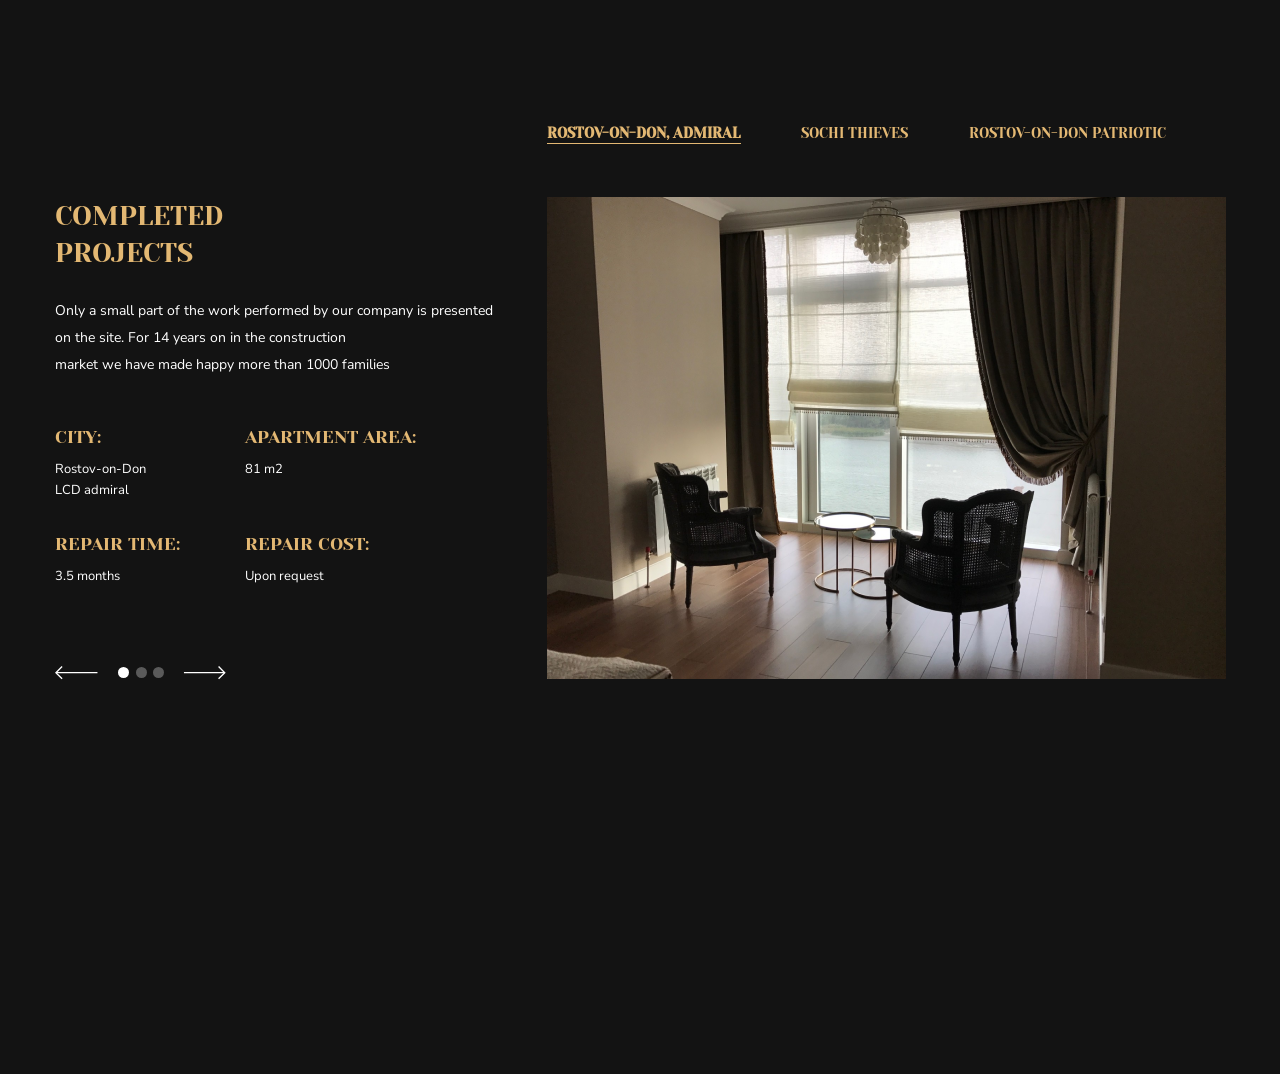
==== commit ec70b4a5: "did short version 2" ====
--- a/index.html
+++ b/index.html
@@ -9,46 +9,9 @@
         <title>Документ</title>
     </head>
     <body>
-         <header class="header">
-             <div class="header-wrapper">
-                <div class="header-wrapper-container">
-                    <div class="header__logo">IC "REPAIR DESIGN PROJECT"</div>
-                    <nav>
-                        <ul class="header__menu">
-                            <li class="hm__item"><a href="#" class="hmi__link is-active">HOME</a></li>
-                            <li class="hm__item"><a href="#" class="hmi__link">PROJECTS</a></li>
-                            <li class="hm__item"><a href="#" class="hmi__link">MEASUREMENT</a></li>
-                            <li class="hm__item"><a href="#" class="hmi__link">TEAM</a></li>
-                            <li class="hm__item"><a href="#" class="hmi__link">REVIEWS</a></li>
-                            <li class="hm__item"><a href="#" class="hmi__link">CONTACTS</a></li>
-                        </ul>
-                    </nav>
-                    <div class="phone"><a href="tel: +79287683239" class="phonelink">+7(928)768-32-39</a></div>
-                    <button class="button header-button" type="button">Request a call</button>
-                </div>
-            </div>     
-         </header>
+
          <main>
-            <div class="mainstep1">
-                <div class="mainstep1-wrapper">
-                    <div class="mainstep1-wrapper-container">
-                        <div class="title">
-                            <h1>
-                            Turnkey Repair in the<br>city of <span class="city">Rostov-on-Don</span>
-                            </h1>
-                        </div>
-                        <div class="content">
-                        Get ready-made turnkey repairs on time <br>with work time saving up to 45 days and 20% from<br>cost of materials due to the organization of work
-                        </div>
-                        <button class="button main-button1" type="button">
-                        CALCULATE THE COST
-                        </button>
-                        <button class="button main-button2" type="button">
-                        SUBMIT YOUR APPLICATION
-                        </button>
-                    </div>
-                </div>
-            </div>
+           
                 <div class="step2">
                     <div class="step2-wrapper">
                         <div class="step2-wrapper-container">
@@ -101,280 +64,8 @@
 
                                 </div>
                                                            
-                            </div>
-                            <div class="onlinecontrol">
-                                <h3 class="subtitle-yeseva" id="online">online control</h3>
-                                <div id="photocontrol"><img src="Images/control.svg" alt="photo" width="33px" id="control"></div>
-                            </div>
-                        </div>
-                    </div>
-                </div>
-                <div class="step3">
-                    <div class="step3-wrapper">
-                        <div class="videocontainer">
-                            <div class="video">
-                                <video controls poster="./Images/image 6.png">
-                                    <source src="#" type="video/mp4">
-                                 </video>
-                            </div>
-                            <div class="opacity"></div>
-                            <div class="elips">
-                                <div class="elipswrapper"><img src="./Images/Ellipse.svg" alt="" id="elips" width="85px" height="85px"></div>
-                            </div>
-                        </div>
-                     </div>
-                </div>
-                <div class="step4">
-                    <div class="step4-wrapper">
-                        <div class="step4-wrapper-container">
-                            <div class="step4-text">
-                                At each facility, a camera is installed that broadcasts the progress of work on the clock. At any time, you can go to our website and monitor the progress of work in your apartment. You can watch the live broadcast from one of our facilities!<br>Leave a request below and you will receive a link to the broadcast.
-                            </div>
-                        </div>
-                        <div class="form-wrapper">
-                            <form action="" method="POST">
-                                <div class="form-level1">
-                                    <div class="form-level1__name"><input type="text" name="name" id="name" placeholder="What is your name:"></div>
-                                    <div class="form-level1__phone"><input type="tel" name="phone" id="phone" placeholder="Your phone number:"></div>
-                                    <button type="submit" name="submit" id="submit" value="submit">SUBMIT</button>
-                                </div>
-                                <div class="form-wrapper-checkbox">
-                                    <label class="form-wrapper-checkbox__label">
-                                        <input type="checkbox" name="checkbox" id="checkbox" class="form-wrapper-checkbox__input">
-                                        <span class="form-wrapper-checkbox__fake"></span>
-                                        <span class="form-wrapper-checkbox__text">I agree to the processing of personal data</span>
-                                    </label>
-                                </div>
-                            </form>
-                        </div>
-                    </div>
-                </div>
-                <div class="step5">
-                    <section class="step5-types">
-                        <div class="step5-types-wrapper">
-                            <h3 class="types subtitle-yeseva">TYPES OF REPAIR</h3>
-                            <div class="types-logo"><img src="./Images/types.svg" alt="logo" width="28px" height="28px"></div>
-                            <div class="step5-types-wrapper2">
-                            <div class="step5-types-wrapper2-image">
-                                <img src="./Images/types1.png" alt="photo" width="392px" height="421px">
-                                <div class="step5-types-wrapper2-image-layer2">
-                                    <h4 class="step5-types-wrapper2-image-layer2__subtitle">Redecorating</h4>
-                                    <ul class="step5-types-wrapper2-image-layer2__list">
-                                        <li>Dismantling of old coatings</li>
-                                        <li>Wallpapering</li>
-                                        <li>Painting walls and ceilings</li>
-                                        <li>Laying flooring</li>
-                                        <li>Replacing plumbing</li>
-                                        <li>Replacing sockets and switches</li>
-                                        <li>Replacing doors</li>
-                                    </ul>
-                                    <div class="step5-types-wrapper2-image-layer2-container">
-                                        <div class="step5-types-wrapper2-image-layer2-container__button">from 900 rub / m2</div>
-                                    </div>
-                                </div>
-                            </div>
-                            <div class="step5-types-wrapper2-image">
-                                <img src="./Images/types2.png" alt="photo" width="392px" height="421px">
-                                <div class="step5-types-wrapper2-image-layer2">
-                                        <h4 class="step5-types-wrapper2-image-layer2__subtitle">Overhaul</h4>
-                                        <ul class="step5-types-wrapper2-image-layer2__list">
-                                            <li>Dismantling of old coatings</li>
-                                            <li>Wallpapering</li>
-                                            <li>Painting walls and ceilings</li>
-                                            <li>Laying flooring</li>
-                                            <li>Replacing plumbing</li>
-                                            <li>Replacing sockets and switches</li>
-                                            <li>Replacing doors</li>
-                                        </ul>
-                                    <div class="step5-types-wrapper2-image-layer2-container">
-                                            <div class="step5-types-wrapper2-image-layer2-container__button">from 1800 rub / m2</div>
-                                    </div>
-                                </div>
-                            </div>
-                            <div class="step5-types-wrapper2-image">
-                                <img src="./Images/types3.png" alt="photo" width="392px" height="421px">
-                                <div class="step5-types-wrapper2-image-layer2">
-                                    <h4 class="step5-types-wrapper2-image-layer2__subtitle">Designer Repair</h4>
-                                    <ul class="step5-types-wrapper2-image-layer2__list">
-                                        <li>Dismantling of old coatings</li>
-                                        <li>Wallpapering</li>
-                                        <li>Painting walls and ceilings</li>
-                                        <li>Laying flooring</li>
-                                        <li>Replacing plumbing</li>
-                                        <li>Replacing sockets and switches</li>
-                                        <li>Replacing doors</li>
-                                    </ul>
-                                    <div class="step5-types-wrapper2-image-layer2-container">
-                                        <div class="step5-types-wrapper2-image-layer2-container__button">from 4000 rub / m2</div>
-                                    </div>
-                                </div>
-                            </div>
-                            <div class="subtitle-yeseva" id="step5-mobiletext">
-                                We realize your wildest fantasies
-                            </div>
-                        </div>
-                    </section>
-                </div>
-                <div class="step5-mobile">
-                    <div class="step5-mobile-wrapper">
-                        <div class="step5-mobile-wrapper-container">
-                            <div class="rightblock-step2mobile" id="step5mobilephoto">
-                                <img src="./Images/image 5.3.png" alt="photo">
-                            </div>
-                        </div>
-                    </div>
-                </div>
-                <div class="step6">
-                    <div class="step6-wrapper">
-                        <div class="step6-wrapper-left">
-                            <p id="our-specialist" class="number">Our specialist will arrive for measurements per day<br>contact, or appoint a date convenient for you</p>
-                            <p id="free-metering" class="number">Free metering</p>
-                            <p id="free-consultation" class="number">Free consultation</p>
-                            <p id="get-a-cost" class="number">Get a cost estimate and the timing of your future repairs</p>
-                        </div>
-                        <div class="step6-wrapper-right">
-                            <h5 class="step6-wrapper-right__title">Leave a request for free<br>departure of the measurer</h5>
-                            <form action="" method="POST">
-                                <div class="step6-wrapper-right-form  blackname blacknamephone" id="form-name">
-                                    <input type="text" name="name" id="input-name" class="blackinput" placeholder="What is your name:">
-                                </div>
-                                <div class="step6-wrapper-right-form  blackphone blacknamephone" id="form-phone">
-                                    <input type="tel" name="tel" id="input-phone" class="blackinput" placeholder="Your phone number:">
-                                </div>
-                                <div class="step6-wrapper-right-form blacknamephone" id="form-email">
-                                    <input type="email" name="email" id="input-email" class="blackinput" placeholder="Your email">
-                                </div>
-                                <div class="step6-wrapper-right-checkbox">
-                                    <label class="step6-wrapper-right__label">
-                                        <input type="checkbox" name="checkbox" class="step6-wrapper-right-checkbox__input">
-                                        <span class="step6-wrapper-right-checkbox__fake"></span>
-                                        <span class="step6-wrapper-right-checkbox__text">I agree to the processing of personal data</span>
-                                    </label>
-                                </div>
-                                <button type="submit" name="submit" id="step6-submit">Call the measurer</button>
-                            </form>
-                        </div>
-                    </div>
-                </div>
-                <div class="step7">
-                    <div class="step7-wrapper">
-                        <div class="step7-wrapper-container">
-                            <p class="help">Help save 10 - 20% of the<br>cost of materials</p>
-                        </div>
-                    </div>
-                </div>
-                <div class="step8">
-                    <div class="step8-wrapper">
-                        <section class="step8-wrapper-section">
-                            <h3 class="types subtitle-yeseva">our clients</h3>
-                            <div class="step8-wrapper-section-image">
-                                <img src="./Images/handsshake.svg" alt="logo" width="34px" height="21px">
-                            </div>
-                            <p class="step8-wrapper-section__p">80% of our customers recommend us to their<br>friends and family.</p>
-                        </section>
-                    </div>
-                </div>
-                <div class="step9">
-                    <section class="step9-section">
-                        <section class="step9-section-into">
-                            <h4 class="step9-section-into__subtitle" id="Fedosova">Fedosova Maria<br>Konstantinovna</h4>
-                            <blockquote class="step9-section-into__text">I want to thank the guys for their work. We put your shower part in repair. I am very grateful that i referred to the repair as to my own. Great thanks i express the project to georgia for its professionalism and approach.
-                                The repair process was turned out in terms, faster than anticipated. Team mobile and professional. Works performed qualitatively without comments. Quality satisfied. Prices democratic. i recommend these masters.
-                            </blockquote>
-                            <div class="step9-section-grid">
-                                <div class="step9-section-grid-item1"><p class="step9-section-grid-item1__m">40 м2</p></div>
-                                <div class="step9-section-grid-item2"><p class="step9-section-grid-item2__m">48 DAYS</p></div>
-                            </div>
-                        </section>
-                        <section class="step9-section-into">
-                            <h4 class="step9-section-into__subtitle" id="Afanasyev">Afanasyev Sergey<br>Alexandrovich</h4>
-                            <blockquote class="step9-section-into__text">I want to thank the guys for their work. We put your shower part in repair. I am very grateful that i referred to the repair as to my own. Great thanks i express the project to georgia for its professionalism and approach.
-                                The repair process was turned out in terms, faster than anticipated. Team mobile and professional. Works performed qualitatively without comments. Quality satisfied. Prices democratic. i recommend these masters.
-                            </blockquote>
-                            <div class="step9-section-grid">
-                                <div class="step9-section-grid-item1"><p class="step9-section-grid-item1__m">90 м2</p></div>
-                                <div class="step9-section-grid-item2"><p class="step9-section-grid-item2__m">128 DAYS</p></div>
-                            </div>
-                        </section>
-                        <section class="step9-section-into">
-                            <h4 class="step9-section-into__subtitle" id="Kiriev">Kiriev Egor<br>Leonidovich</h4>
-                            <blockquote class="step9-section-into__text">I want to thank the guys for their work. We put your shower part in repair. I am very grateful that i referred to the repair as to my own. Great thanks i express the project to georgia for its professionalism and approach.
-                                The repair process was turned out in terms, faster than anticipated. Team mobile and professional. Works performed qualitatively without comments. Quality satisfied. Prices democratic. i recommend these masters.
-                            </blockquote>
-                            <div class="step9-section-grid">
-                                <div class="step9-section-grid-item1"><p class="step9-section-grid-item1__m">56 м2</p></div>
-                                <div class="step9-section-grid-item2"><p class="step9-section-grid-item2__m">86 DAYS</p></div>
-                            </div>
-                        </section>
-                    </section>
-                </div>
-                <div class="step10">
-                    <div class="step10-wrapper">
-                    </div>
-                </div>
-                <div class="step11">
-                    <div class="step11-wrapper">
-                        <div class="step11-wrapper-container">
-                            <form class="step11-wrapper-container-form" action="" method="POST">
-                                <h3 class="subtitle-yeseva">have any questions?</h3>
-                                <div class="step11-wrapper-container-form-namephone">
-                                    <div class="step11-wrapper-container-form-namephone-name  blackname blacknamephone">
-                                        <input type="text" name="text" id="step11-name" class="blackinput" placeholder="What is your name:">
-                                    </div>
-                                    <div class="step11-wrapper-container-form-namephone-phone  blackphone blacknamephone">
-                                        <input type="tel" name="tel" id="step11-phone" class="blackinput" placeholder="Your phone number:">
-                                    </div>
-                                </div>
-                                <div class="step11-wrapper-container-form-question blacknamephone">
-                                    <input type="text" name="text" id="step11-question" class="blackinput" placeholder="I want to know:">
-                                </div>
-                                <div class="step11-wrapper-container-checkbox">
-                                    <label class="step6-wrapper-right__label">
-                                        <input type="checkbox" name="checkbox" class="step6-wrapper-right-checkbox__input">
-                                        <span class="step6-wrapper-right-checkbox__fake"></span>
-                                        <span class="step6-wrapper-right-checkbox__text">I agree to the processing of personal data</span>
-                                    </label>
-                                </div>
-                                <button type="submit" name="submit" id="submit" value="submit">SUBMIT</button>
-                            </form>
-                        </div>
-                    </div>
-                </div>
-                <div class="step12">
-                    <div class="step12-wrapper">
-                        <div class="step12-wrapper-container">
-                            <div class="step12-wrapper-container-map-mobile">
-                                <img src="Images/image 7.1.png" alt="map">
-                            </div>
-                            <div class="step12-wrapper-container-subtitle">
-                                <h3 class="subtitle-yeseva">Rostov-on-Don, Nansen St., 239 Shopping Center
-                                Decorum Tel +7 (928) 768 32 29</h3>
-                            </div>
-                            <div class="step12-wrapper-container-map">
-                                <img src="Images/image 7.1.png" alt="map" width="925px" height="465px">
-                            </div>
-                        </div>
-                    </div>
-                </div>
+                           
             </main>
-            <footer class="footer">
-                <div class="header-wrapper">
-                    <div class="header-wrapper-container">
-                        <div class="header__logo">IC "REPAIR DESIGN PROJECT"</div>
-                        <nav>
-                            <ul class="header__menu">
-                                <li class="hm__item"><a href="#" class="hmi__link">HOME</a></li>
-                                <li class="hm__item"><a href="#" class="hmi__link">PROJECTS</a></li>
-                                <li class="hm__item"><a href="#" class="hmi__link">MEASUREMENT</a></li>
-                                <li class="hm__item"><a href="#" class="hmi__link">TEAM</a></li>
-                                <li class="hm__item"><a href="#" class="hmi__link">REVIEWS</a></li>
-                                <li class="hm__item"><a href="#" class="hmi__link">CONTACTS</a></li>
-                            </ul>
-                        </nav>
-                        <div class="phone"><a href="tel: +79287683239" class="phonelink">+7(928)768-32-39</a></div>
-                        <button class="button header-button" type="button">Request a call</button>
-                    </div>
-                </div>     
-            </footer>
+           
      </body>
 </html>
--- a/CSS/style.css
+++ b/CSS/style.css
@@ -9,99 +9,7 @@
 h3, h4, h5 {
     font-weight: normal;
 }
-.header {
-    background-color: #131313;
-    height: 83px;
-}
-.header-wrapper {
-    max-width: 1440px;
-    height: 83px;
-    margin: 0 auto;
-    padding: 0; 
-}
-.header-wrapper-container {
-    display: flex;
-    width: 1234px;
-    height: 83px;
-    flex-direction: row;
-    justify-content: space-between;
-    margin: 0 auto; 
-    padding: 0 10px;
-    align-items: center;
-    font-style: normal;
-    font-size: 11px;
-    line-height: 15px;
-}
-.header__logo {
-    color: #E3B873;
-    width: 180px;
-    height: 10px; 
-    font-size: 11px; 
-    padding: 0;
-}
-.header__menu {
-    display: flex;
-    flex-direction: row;
-    justify-content: space-between;
-    list-style: none;
-    margin-right: 47px;
-}
-.hm__item {
-    margin-right: 47px;
-    padding: 0;
-}
-.hmi__link {
-    color: white;
-    text-decoration: none;
-    transition: .2s;
-}
-.is-active {
-    color: #E3B873;
-}
-.hmi__link:hover {
-    color: #E3B873;
-}
-.phone {
-    width: 126px;
-    height: 16px;
-    font-size: 11px;
-}
-.phonelink {
-    color: #E3B873;
-}
-.button {
-    text-transform: uppercase;
-    border-radius: 2px;
-    padding: auto 0;
-    font-size: 11px;
-    font-style: italic;
-    line-height: 15px;
-}
-.header-button {
-    background: #E3B873;
-    box-shadow: 0px 5px 20px rgba(227, 184, 115, 0.1);
-    border: 0;
-    color: white;
-    width: 161px;
-    height: 37px;
-}
-.mainstep1 {
-    background-image: linear-gradient(rgba(0, 0, 0, 0.7), rgba(0, 0, 0, 0.7)), url(../Images/image43.png);
-    background-size: auto contain;
-    height: 707px;
-}
-.mainstep1-wrapper {
-    max-width: 1440px;
-    height: 707px;
-    margin: 0 auto;
-    border-top: 1px solid transparent;
-}
-.mainstep1-wrapper-container {
-    width: 1191px;
-    height: 707px;
-    margin: 0 auto;
-    padding: 0 10px;
-}
+
 .title {
     width: 515px;
     height: 105px;
@@ -131,14 +39,7 @@
     font-style: italic;
     line-height: 36px;
 }
-.main-button1 {
-    background: #E3B873;
-    box-shadow: 0px 5px 20px rgba(227, 184, 115, 0.1);
-    border: 0;
-    color: white;
-    width: 207px;
-    height: 51px;
-}
+
 .main-button2 {
     color: white;
     margin-left: 20px;
@@ -373,2210 +274,5 @@
     text-align: center;
     font-size: 20px;
 }
-#online {
-    margin: 0px 0px 13px 0px;
-    color: #FFFFFF;
-}
-#photocontrol {
-    display: inline-block;
-    margin-left: auto;
-    margin-right: auto;
-    position: relative;
-}
-#photocontrol::before {
-    content: url(../Images/Rectangle67.svg);
-    position: absolute;
-    right:calc(150% - 10px);
-}
-#photocontrol::after {
-    content: url(../Images/Rectangle67.svg);
-    position: absolute;
-    left:calc(150% - 10px);
-}
-.step3 {
-    background-color: inherit;
-    height: 434px;  
-}
-.step3-wrapper {
-    max-width: 1440px;
-    height: 434px;
-    margin: 0 auto;
-    background-color: inherit;
-    position: relative;
-}
-.videocontainer {
-    width: 837px;
-    height: 434px;
-    margin: 0 auto;
-    padding: 0 10px;
-    position: relative;
-}
-.video video {
-    width: 817px;
-    height: 434px;
-}
-.opacity {
-    position: absolute;
-    width: 817px;
-    height: 434px;
-    background-color: rgba(0, 0, 0, 0.8);
-    z-index: 1;
-    top: 0;
-}
-.elips {
-    position: absolute;
-    width: 817px;
-    height: 434px;
-    background-color: inherit;
-    z-index: 2;
-    top: 0;
-    display: flex;
-    justify-content: center;
-    align-items: center;
-}
-.elipswrapper {
-    position: relative;
-    display: flex;
-    justify-content: center;
-    align-items: center;
-}
-.elipswrapper::before {
-    content: url(../Images/Polygon.svg);
-    position: absolute;
-}
-.step4 {
-    background-color: #FFFFFF;
-}
-.step4-wrapper {
-    max-width: 1440px;
-    height: 490px;
-    margin: 0 auto;
-}
-.step4-wrapper-container {
-    width: 1256px;
-    height: 230px;
-    margin: 0 auto 93px;
-    padding: 0 10px;
-    position: relative;
-    display: flex;
-    justify-content: center;
-}
-.step4-text {
-    width: 681px;
-    height: 131px;
-    margin: 99px auto 0px;
-    font-style: normal;
-    font-size: 18px;
-    line-height: 37px;
-    text-align: center;
-}
-.step4-wrapper-container::before {
-    content: url(../Images/Rectangle\ 6.9.svg);
-    position: absolute;
-    top: 63px;
-}
-.form-wrapper {
-    width: 809px;
-    height: 51px;
-    margin: 0 auto;
-    padding: 0 10px;
-    text-align: center;
-}
-.form-level1 {
-    display: flex;
-    align-items: flex-end;
-    margin-bottom: 37px;
-}
-#name {
-    width: 231px;
-    height: 26px;
-    border: 0;
-    border-bottom: 1px solid rgba(54, 54, 54, 0.3);
-    color: #363636;
-    font-style: normal;
-    font-weight: normal;
-    font-size: 14px;
-    line-height: 23px;
-    margin-right: 58px;
-}
-.form-level1__name {
-    position: relative;
-}
-.form-level1__name::before {
-    content: 'Name';
-    font-style: normal;
-    font-size: 13px;
-    line-height: 21px;
-    color: rgba(54, 54, 54, 0.5);
-    position: absolute;
-    bottom: 25px;
-    text-transform: unset;
-}
-#phone {
-    width: 231px;
-    height: 26px;
-    border: 0;
-    border-bottom: 1px solid rgba(54, 54, 54, 0.3);
-    color: #363636;
-    font-style: normal;
-    font-size: 14px;
-    line-height: 23px;
-    margin-right: 49px;
-}
-.form-level1__phone {
-    position: relative;
-}
-.form-level1__phone::before {
-    content: 'Phone';
-    font-style: normal;
-    font-size: 13px;
-    line-height: 21px;
-    color: rgba(54, 54, 54, 0.5);
-    position: absolute;
-    bottom: 25px;
-    text-transform: unset;
-}
-#submit {
-    width: 200px;
-    height: 51px;
-    border-radius: 2px;
-    background-color: #E3B873;
-    border-color: transparent;
-    color: white;
-    text-transform: uppercase;
-    font-style: normal;
-    font-weight: normal;
-    font-size: 13px;
-    line-height: 27px;
-    text-align: center;
-}
-.form-wrapper-checkbox__label {
-    cursor: pointer;
-}
-.form-wrapper-checkbox__input {
-    display: none;
-}
-.form-wrapper-checkbox__fake {
-    display: inline-flex;
-    width: 18px;
-    height: 18px;
-    background: #E3B873;
-    color: #FFFFFF;
-    justify-content: center;
-    position: relative;
-}
-.form-wrapper-checkbox__fake::before {
-    content: "\2714";
-    opacity: 0;
-    transition: .2s;
-    position: absolute;
-    bottom: -1px;
-}
-.form-wrapper-checkbox__input:checked + .form-wrapper-checkbox__fake::before {
-    opacity: 1;
-}
-.step5 {
-    background-color: #FFFFFF;
-}
-.step5-mobile {
-    display: none;
-}
-.step5-types {
-    max-width: 1440px;
-    height: 779px;
-    margin: 0 auto;
-}
-.step5-types-wrapper {
-    width: 1260px;
-    height: 779px;
-    margin: 0 auto;
-    padding: 0 10px;
-    text-align: center;
-}
-.types {
-    color: #181818;
-    margin-bottom: 13px;
-}
-.types-logo {
-    margin: 0 auto 31px;
-    position: relative;
-    width: 28px;
-    height: 28px;
-}
-.types-logo::before {
-    content: url('../Images/Rectangle67.svg');
-    position: absolute;
-    left: calc(-150% - 9px);
-}
-.types-logo::after {
-    content: url('../Images/Rectangle67.svg');
-    position: absolute;
-    left: calc(150% + 9px);
-}
-.step5-types-wrapper2 {
-    display: flex;
-    flex-direction: row;
-    justify-content: space-between;
-}
-.step5-types-wrapper2-image {
-    width: 392px;
-    height: 608px;
-    position: relative;
-}
-.step5-types-wrapper2-image-layer2 {
-    width: 330px;
-    height: 314px;
-    position: absolute;
-    left: 31px;
-    top: 294px;
-    background-color: white;
-}
-.step5-types-wrapper2-image-layer2__subtitle {
-    font-family: 'Yeseva One';
-    font-style: normal;
-    font-size: 18px;
-    line-height: 25px;
-    color: #363636;
-    text-align: left;
-    margin-left: 34px;
-}
-.step5-types-wrapper2-image-layer2__list {
-    text-align: left;
-    font-style: normal;
-    font-size: 13px;
-    line-height: 27px;
-    color: #959595;
-}
-.step5-types-wrapper2-image-layer2-container {
-    width: 228px;
-    height: 54px;
-    margin-right: auto;
-}
-.step5-types-wrapper2-image-layer2-container__button {
-    width: 228px;
-    height: 54px;
-    background-color: #E3B873;
-    border: 0;
-    text-transform: uppercase;
-    color: #FFFFFF;
-    font-family: 'Yeseva One';
-    font-style: normal;
-    font-size: 18px;
-    line-height: 25px;
-    display: flex;
-    justify-content: center;
-    align-items: center;
-}
-#step5-mobiletext {
-    display: none;
-}
-.step6 {
-    background-color: #FFFFFF;
-}
-.step6-wrapper {
-    max-width: 1463px;
-    height: 598px;
-    padding: 0 10px;
-    display: flex;
-    margin: 0 auto 8px;
-}
-.step6-wrapper-left {
-    display: flex;
-    flex-direction: column;
-    justify-content: space-around;
-    width: 803px;
-    height: 598px;
-    background-image: url(../Images/image\ 6.1.png);
-    padding-left: 408px;
-    font-style: normal;
-    font-size: 14px;
-    line-height: 19px;
-    color:#363636;
-}
-.step6-wrapper-right {
-    width: 506px;
-    height: 509px;
-    background-color: #131313;
-    margin-top: 59px;
-    margin-left: auto;
-}
-#our-specialist {
-    position: relative;
-}
-#our-specialist::before {
-    content: '01';
-    position: absolute;
-    width: 42px;
-    height: 42px;
-    background-color: #E3B873;
-    border-radius: 50%;
-    border: 8px solid #FFFFFF;
-    color: #FFFFFF;
-    right:calc(100% + 9px);
-    top: -8px;
-    display: -webkit-flex;
-    display: flex;
-    -webkit-flex-direction: column;
-    flex-direction: column;
-    -webkit-align-items: center;
-    align-items: center;
-    -webkit-justify-content: center;
-    justify-content: center;
-    text-align: center;
-} 
-.number::before {
-    font-family: 'Yeseva One';
-    font-style: normal;
-    font-size: 18px;
-}
-#free-metering {
-    position: relative;
-}
-#free-metering::before {
-    content: '02';
-    position: absolute;
-    width: 42px;
-    height: 42px;
-    background-color: #E3B873;
-    border-radius: 50%;
-    border: 8px solid #FFFFFF;
-    color: #FFFFFF;
-    right:calc(100% + 9px);
-    bottom:calc(-100%);
-    display: -webkit-flex;
-    display: flex;
-    -webkit-flex-direction: column;
-    flex-direction: column;
-    -webkit-align-items: center;
-    align-items: center;
-    -webkit-justify-content: center;
-    justify-content: center;
-    text-align: center;
-}
-#free-consultation {
-    position: relative;
-}
-#free-consultation::before {
-    content: '03';
-    position: absolute;
-    width: 42px;
-    height: 42px;
-    background-color: #E3B873;
-    border-radius: 50%;
-    border: 8px solid #FFFFFF;
-    color: #FFFFFF;
-    right:calc(100% + 9px);
-    bottom:calc(-100%);
-    display: -webkit-flex;
-    display: flex;
-    -webkit-flex-direction: column;
-    flex-direction: column;
-    -webkit-align-items: center;
-    align-items: center;
-    -webkit-justify-content: center;
-    justify-content: center;
-    text-align: center; 
-}
-#get-a-cost {
-    position: relative;
-}
-#get-a-cost::before {
-    content: '04';
-    position: absolute;
-    width: 42px;
-    height: 42px;
-    background-color: #E3B873;
-    border-radius: 50%;
-    border: 8px solid #FFFFFF;
-    color: #FFFFFF;
-    right:calc(100% + 9px);
-    bottom:calc(-100%);
-    display: -webkit-flex;
-    display: flex;
-    -webkit-flex-direction: column;
-    flex-direction: column;
-    -webkit-align-items: center;
-    align-items: center;
-    -webkit-justify-content: center;
-    justify-content: center;
-    text-align: center; 
-}
-.step6-wrapper-right__title {
-    text-align: center;
-    color: #FFFFFF;
-    font-style: normal;
-    font-size: 18px;
-    line-height: 26px;
-    margin-top: 28px;
-    margin-bottom: 39px;
-}
-.step6-wrapper-right-form {
-    width: 408px;
-    height: 27px;
-    margin: 0 auto;
-    border-bottom: 1px solid rgba(255, 255, 255, 0.15);
-}
-.blackinput {
-    background-color: inherit;
-    color: #FFFFFF;
-    border: 0;
-    font-size: 14px;
-    font-style: normal;
-    line-height: 23px;
-}
-#input-name {
-    width: 408px;
-}    
-#form-name {
-    margin-bottom: 71px;
-}
-.blacknamephone {
-    position: relative;
-    color:rgba(255, 255, 255, 0.5);
-    font-style: normal;
-    font-size: 13px;
-    line-height: 21px;
-}
-.blackname::before {
-    content: 'Name';
-    position: absolute;
-    bottom:calc(100%);
-}
-#input-phone {
-    width: 408px;
-}
-#form-phone {
-    margin-bottom: 71px;
-}
-.blackphone::before {
-    content: 'Phone';
-    bottom:calc(100%);
-    position: absolute;
-}
-#input-email {
-    width: 408px;
-}
-#form-email {
-    position: relative;
-    margin-bottom: 17px;
-}
-#form-email::before {
-    content: 'Email';
-    position: absolute;
-    bottom:calc(100%);
-}
-.step6-wrapper-right-checkbox {
-    width: 402px;
-    height: 17px;
-    margin: 0 auto 39px;
-}
-.step6-wrapper-right__label {
-    cursor: pointer;
-    color: #FFFFFF;
-    font-style: normal;
-    font-size: 14px;
-    line-height: 23px;
-}
-.step6-wrapper-right-checkbox__input {
-    display: none;
-    position: relative;
-}
-.step6-wrapper-right-checkbox__fake {
-    display: inline-flex;
-    width: 18px;
-    height: 18px;
-    background: #E3B873;
-    color: #FFFFFF;
-    justify-content: center;
-    position: relative;
-}
-.step6-wrapper-right-checkbox__fake::before {
-    content: "\2714";
-    opacity: 0;
-    transition: .2s;
-    position: absolute;
-    bottom: -2px;
-}
-.step6-wrapper-right-checkbox__input:checked + .step6-wrapper-right-checkbox__fake::before {
-    opacity: 1;
-}
-#step6-submit {
-    width: 213px;
-    height: 51px;
-    margin-left: 244px;
-    background-color: #E3B873;
-    color: #FFFFFF;
-    font-style: normal;
-    font-size: 13px;
-    line-height: 21px;
-    text-align: center;
-    text-transform: uppercase;
-    border: none;
-}
-.step7-wrapper {
-    max-width: 1440px;
-    margin: 0 auto;
-}
-.step7-wrapper-container {
-    height: 72px;
-    margin: 0 auto 71px;
-    padding: 0 10px;
-}
-.help {
-    width: 344px;
-    height: 47px;
-    margin-left: auto;
-    color: #E3B873;
-    font-style: normal;
-    font-size: 18px;
-    line-height: 26px;
-    position: relative;
-}
-.help::before {
-    content: url(../Images/Pig.svg);
-    background-color: #E3B873;
-    width: 72px;
-    height: 72px;
-    border-radius: 50%;
-    position: absolute;
-    display: flex;
-    -webkit-flex-direction: column;
-    flex-direction: column;
-    -webkit-align-items: center;
-    align-items: center;
-    -webkit-justify-content: center;
-    justify-content: center;
-    text-align: center;
-    right:calc(100% + 25px);
-     bottom: -12px;
-}
-.help::after {
-    content: url(../Images/USD.svg);
-    position: absolute;
-    left: -68px;
-    top: 7px;
-}
-.step8-wrapper {
-    max-width: 1440px;
-    margin: 0 auto;
-}
-.step8-wrapper-section {
-    width: 496px;
-    height: 148px;
-    margin: 0 auto 39px;
-    padding: 0 10px;
-    text-align: center;
-}
-.step8-wrapper-section-image {
-    width: 34px;
-    height: 21px;
-    margin: 0 auto 24px;
-    position: relative;
-}
-.step8-wrapper-section-image::before {
-    content: url(../Images/Rectangle67.svg);
-    position: absolute;
-    right:calc(150% - 9px);
-}
-.step8-wrapper-section-image::after {
-    content: url(../Images/Rectangle67.svg);
-    position: absolute;
-    left:calc(150% - 9px);
-}
-.step8-wrapper-section__p {
-    font-style: normal;
-    font-size: 18px;
-    line-height: 29px;
-    color:#363636;
-}
-.step9 {
-    max-width: 1440px;
-    margin: 0 auto;
-}
-.step9-section {
-    display: flex;
-    width: 1236px;
-    height: 455px;
-    margin: 0 auto 119px;
-    padding: 0 10px;
-}
-.step9-section-into + .step9-section-into {
-    margin-left: 54px;
-}
-.step9-section-into {
-    width: 376px;
-    height: 428px;
-    background-color: #FFFFFF;
-    box-shadow: 0px 10px 50px rgba(0, 0, 0, 0.04);
-    text-align: center;
-}
-.step9-section-into__subtitle {
-    width: 178px;
-    height: 42px;
-    font-family: 'Yeseva One';
-    font-style: normal;
-    font-size: 18px;
-    line-height: 23px;
-    color: #181818;
-    margin: 41px 0 39px 119px;
-    position: relative;
-    text-align: left;
-}
-#Fedosova::before {
-    content: '';
-    width: 76px;
-    height: 76px;
-    background-image: url(../Images/Fedosova.png);
-    border-radius: 50%;
-    position: absolute;
-    top: -17px;
-    left: -99px;
-}
-.step9-section-into__text {
-    text-align: left;
-    width: 324px;
-    height: 216px;
-    margin-left: 20px;
-    margin-bottom: 63px;
-    font-style: normal;
-    font-size: 14px;
-    line-height: 25px;
-    color: #959595;
-}
-#Afanasyev::before {
-    content: '';
-    width: 76px;
-    height: 76px;
-    background-image: url(../Images/Afanasyev.png);
-    border-radius: 50%;
-    position: absolute;
-    top: -17px;
-    left: -99px;
-}
-#Kiriev::before {
-    content: '';
-    width: 76px;
-    height: 76px;
-    background-image: url(../Images/Kiriev.png);
-    border-radius: 50%;
-    position: absolute;
-    top: -17px;
-    left: -99px;
-}
-.step9-section-grid {
-    display: grid;
-    width: 294px;
-    height: 54px;
-    grid-template-columns: 131px 163px;
-    grid-template-rows: 54px;
-    background-color: #E3B873;
-    color: #FFFFFF;
-    font-family: 'Yeseva One';
-    font-size: 17px;
-    font-style: normal;line-height: 24px;
-    text-transform: uppercase;
-}
-.step9-section-grid-item1 {
-    border-right: 0.75px solid #FFFFFF;
-}
-.step9-section-grid-item1__m {
-    width: 56px;
-    height: 20px;
-    margin-right: 14px;
-    margin-left: auto;
-    position: relative;
-}
-.step9-section-grid-item1__m::before {
-    content: url(../Images/Group\ 21.4.svg);
-    position: absolute;
-    top: -6px;
-    left: -45px;
-}
-.step9-section-grid-item2__m {
-    width: 81px;
-    height: 20px;
-    margin-right: 12px;
-    margin-left: auto;
-    position: relative;
-}
-.step9-section-grid-item2__m::before {
-    content: url(../Images/Group.svg);
-    position: absolute;
-    top: -6px;
-    left: -45px;
-}
-.step10 {
-    height: 262px;
-    background-image: url(../Images/Frame.png);
-    background-position: bottom;
-    margin-bottom: -223px;
-}
-.step10-wrapper {
-    max-width: 1440px;
-    height: 262px;
-    margin: 0 auto;
-    padding: 0 10px;
-}
-.step11 {
-    background-color: inherit;
-    position: relative;
-}
-.step11-wrapper {
-    max-width: 1440px;
-    margin: 0 auto;
-}
-.step11-wrapper-container {
-    width: 883px;
-    height: 446px;
-    background-color: black;
-    margin: 0 auto;
-    color: #FFFFFF;
-    padding: 0 10px;
-    display: flex;
-    justify-content: center;
-    text-align: center;
-}
-.step11-wrapper-container-form {
-    width: 520px;
-    height: 376px;
-    margin: auto;
-    z-index: 3;
-}
-.step11-wrapper-container-form h3 {
-    margin-top: 0;
-    margin-bottom: 65px;
-}
-.step11-wrapper-container-form-namephone {
-    display: flex;
-    width: 520px;
-    height: 26px;
-    justify-content: space-between;
-    margin-bottom: 68px;
-}
-.step11-wrapper-container-form-namephone-name {
-    width: 231px;
-    height: 26px;
-    border-bottom: 1px solid rgba(255, 255, 255, 0.15);
-}
-#step11-name {
-    width: 231px;
-    height: 26px;
-}
-#step11-name::before {
-    content: 'Name';
-}
-.step11-wrapper-container-form-namephone-phone {
-    width: 231px;
-    height: 26px;
-    border-bottom: 1px solid rgba(255, 255, 255, 0.15);
-}
-#step11-phone {
-    width: 231px;
-    height: 26px;
-}
-.step11-wrapper-container-form-question {
-    width: 520px;
-    height: 26px;
-    border-bottom: 1px solid rgba(255, 255, 255, 0.15);
-    margin-bottom: 48px;
-}
-#step11-question {
-    width: 520px;
-    height: 26px;
-}
-.step11-wrapper-container-form-question::before {
-    content: 'Question';
-    position: absolute;
-    bottom:calc(100%);
-}
-.step11-wrapper-container-checkbox {
-     margin-bottom: 50px;
-}
-.step12 {
-    height: 954px;
-    background-image: linear-gradient(180deg, rgba(24, 24, 24, 0.9) 3.47%, rgba(24, 24, 24, 0.72) 100%), url(../Images/image\ 7.2.png);
-    margin-top: -223px;
-}
-.step12-wrapper {
-    max-width: 1440px;
-    height: 954px;
-    margin: 0 auto;
-    position: relative;
-    display: flex;
-}
-.step12-wrapper-container {
-    width: 945px;
-    height: 954px;
-    background-color: inherit;
-    margin: 0 auto;
-}
-.step12-wrapper-container-subtitle {
-    width: 609px;
-    height: 51px;
-    margin: 275px auto 80px;
-    padding: 0 10px;
-    position: relative;
-}
-.step12-wrapper-container .step12-wrapper-container-subtitle {
-    color: #E3B873;
-}
-.step12-wrapper-container-subtitle::before {
-    content: url(../Images/Group\ 3.svg);
-    position: absolute;
-    top: 77px;
-    left: 266px;
-}
-.step12-wrapper-container-subtitle::after {
-    content: url(../Images/Group\ 4.svg);
-    position: absolute;
-    top: 77px;
-    right: 266px;
-}
-.step12-wrapper-container-map {
-    width: 945px;
-    height: 465px;
-    padding: 0 10px;
-    margin: 0 auto;
-}
-.step12-wrapper-container-map-mobile {
-    display: none;
-}
-.footer {
-    background-color: #181818;
-}
-
-@media screen and (max-width: 767px) and (min-width: 400px) {
-.header {
-    height: 57px;
-}
-.header-wrapper {
-    height: 57px;
-    margin: 0 auto;
-    padding: 0; 
-    text-align: center;
-}
-.header-wrapper-container {
-    display: flex;
-    flex-direction: row;
-    justify-content: space-between;
-    width: 349px;
-    height: 51px;
-    margin: 0 auto; 
-    padding: 0 5px;
-}
-.header__menu {
-    display: none;
-}
-.header-button {
-    display: none;
-}
-.phonelink {
-    padding: 5px 0;
-}
-.phone {
-    text-align: end;
-}
-.mainstep1 {
-    height: 476px;
-}
-.mainstep1-wrapper {
-    max-width: 767px;
-    height: 476px;
-    margin: 0 auto;
-}
-.mainstep1-wrapper-container {
-    flex-wrap: wrap;
-    width: 349px;
-    height: 476px;
-    padding: 0 5px;
-    display: flex;
-    flex-direction: column;
-    justify-content: center;
-    margin: 0 auto;
-}
-h1 {
-    width: 339px;
-    height: 60px;
-    margin-top: 25px;
-    margin-bottom: 16px;
-    font-size: 23px;
-    line-height: 30px;
-    padding: 0 auto;
-}
-.title {
-    width: 339px;
-    margin: 0;
-    text-align: center;
-}
-.content {
-    width: 339px;
-    height: 94px;
-    margin: 0px 0px 32px 0px;
-    font-size: 14px;
-    line-height: 19px;
-    text-align: center;
-}
-.main-button1 {
-    width: 338px;
-    height: 51px;
-    margin-bottom: 26px;
-    margin-left: auto;
-    margin-right: auto;
-}
-.main-button2 {
-    width: 338px;
-    height: 51px;
-    margin-left: 0px;
-}
-.step2-wrapper {
-    max-width: 767px;
-    height: 841px;
-    margin-bottom: 0;
-}
-.step2__nav {
-    display: none;
-}
-.step2-wrapper-container {
-    width: 350px;
-    height: 765px;
-    margin-top: 36px;
-    padding-left: 5px;
-    padding-right: 5px;
-}
-.maincontentstep2 {
-    display: flex;
-    flex-direction: column;
-    width: 340px;
-    height: 710px;
-    margin-top: 37px;
-    margin-bottom: 0px;
-    margin-left: auto;
-    margin-right: auto;
-}
-.maincontentstep2-leftblock-completedprojects__title {
-    line-height: 30px;    
-    font-size: 22px;
-    color: #E3B873;
-    margin-bottom: 22px;
-    text-align: center;
-    padding: 0 auto;
-    margin-left: auto;
-    margin-right: auto;
-}
-.maincontentstep2-leftblock-completedprojects__p {
-    font-size: 11px;
-    line-height: 17px;
-    text-align: center;
-    width: 311px;
-    margin-left: auto;
-    margin-right: auto;
-}
-.maincontentstep2-leftblock-completedprojects {
-    margin-bottom: 36px;
-    text-align: center;
-}
-.maincontentstep2-leftblock {
-    margin-right: 0px;
-    width: 340px;
-    height: 727px;
-    position: relative;
-}
-.step2-subtitle {
-    font-size: 14px;
-    line-height: 19px;
-}
-.step2subtitle-p {
-    font-size: 11px;
-    line-height: 15px;
-}
-.rightblock-step2 {
-    width: 340px;
-    height: 241px;
-    display: none;
-}
-.rightblock-step2mobile {
-    width: 340px;
-    height: 241px;
-    display: unset;
-}
-.rightblock-step2mobile img {
-    width: 340px;
-}
-.grid-container {
-    grid-template-columns: 160px 181px;
-    grid-template-rows: 95px 50px;
-    margin-top: 36px;
-    margin-left: auto;
-    margin-right: auto;
-}
-.vectors-dots {
-    display: none;
-}
-.subtitle-yeseva {
-    line-height: 30px;
-    font-size: 22px;
-}
-.step3 {
-    height: 207px;
-    background-color: #131313;
-}
-.step3-wrapper {
-    max-width: 767px;
-    height: 207px;
-}
-.videocontainer {
-    width: 340px;
-    height: 207px;
-    margin: 0 auto;
-    padding: 0px;
-}
-.video {
-    width: 340px;
-    height: 207px;
-}
-.video video {
-    width: 340px;
-    height: 207px;
-}
-.opacity {
-    position: absolute;
-    width: 340px;
-    height: 207px;
-    background-color: rgba(0, 0, 0, 0.8);
-    z-index: 1;
-    top: 0;
-}
-.elips {
-    position: absolute;
-    width: 340px;
-    height: 207px;
-    background-color: inherit;
-    z-index: 2;
-    top: 0;
-    display: flex;
-    justify-content: center;
-    align-items: center;
-}
-.elipswrapper {
-    position: relative;
-    display: flex;
-    justify-content: center;
-    align-items: center;
-}
-.elipswrapper::before {
-    content: url(../Images/Polygon.svg);
-    position: absolute;
-}
-.step4 {
-    background-color: #131313;
-    height: 505px;
-}
-.step4-wrapper {
-    max-width: 767px;
-    height: 428px;
-    display: flex;
-    flex-direction: column;
-}
-.step4-wrapper-container {
-    width: 350px;
-    height: 158px;
-    margin: 51px auto 61px;
-    padding: 0 5px;
-    display: flex;
-    flex-direction: column;
-}
-.step4-text {
-    width: 340px;
-    height: 107px;
-    margin: 0 auto;
-    font-size: 11px;
-    line-height: 18px;
-    color: #FFFFFF;
-}
-.step4-wrapper-container::before {
-    content: url(../Images/Rectangle\ 6.9.svg);
-    position: absolute;
-    top: -34px;
-    left: 148px;
-}
-.form-wrapper {
-    display: flex;
-    flex-direction: column;
-    width: 340px;
-    height: 286px;
-    padding: 0 px;
-}
-.form-wrapper form {
-    display: flex;
-    flex-direction: column;
-}
-.form-level1 {
-    display: flex;
-    flex-direction: column;
-    align-items: center;
-    margin-bottom: 37px;
-}
-#name {
-    width: 340px;
-    height: 43px;
-    color: #FFFFFF;
-    background-color: #131313;
-    font-size: 14px;
-    line-height: 19px;
-    margin-right: 0;
-    margin-bottom: 63px;
-}
-.form-level1__name::before {
-    content: 'Name';
-    font-family: 'Nunito Sans';
-    font-style: normal;
-    font-size: 13px;
-    line-height: 21px;
-    color: rgba(255, 255, 255, 0.5);
-    position: absolute;
-    top: -10px;
-    text-transform: unset;
-}
-#phone {
-    width: 340px;
-    height: 43px;
-    color: #FFFFFF;
-    background-color: #131313;
-    font-size: 14px;
-    line-height: 19px;
-    margin-right: 0;
-    margin-bottom: 107px;
-}
-.form-level1__phone::before {
-    content: 'Number';
-    font-family: 'Nunito Sans';
-    font-style: normal;
-    font-size: 13px;
-    line-height: 21px;
-    color: rgba(255, 255, 255, 0.5);
-    position: absolute;
-    top: -10px;
-    text-transform: unset;
-}
-#submit {
-    width: 340px;
-    height: 51px;
-    border-radius: 2px;
-    background-color: #E3B873;
-    border-color: transparent;
-    color: white;
-    font-size: 13px;
-    line-height: 27px;
-    text-align: center;
-    order: 1;
-}
-.form-wrapper-checkbox {
-    margin-top: -161px;
-}
-.form-wrapper-checkbox__text {
-    color: #FFFFFF;
-}
-.step5-types {
-    max-width: 767px;
-    height: 1940px;
-}
-.step5-types-wrapper {
-    width: 350px;
-    height: 1940px;
-    margin: 0 auto;
-    padding: 0 5px;
-    text-align: center;
-    margin-bottom: -90px;
-}
-.step5-types-wrapper2 {
-    display: flex;
-    flex-direction: column;
-}
-.step5-types-wrapper2-image {
-    width: 340px;
-    height: 439px;
-    position: relative;
-}
-.step5-types-wrapper2-image img {
-    width: 340px;
-    height: 365px;
-}
-.step5-types-wrapper2-image-layer2 {
-    width: 270px;
-    height: 241px;
-    position: absolute;
-    left: 0px;
-    top: 223px;
-}
-.step5-types-wrapper2-image-layer2__subtitle {
-    font-size: 15px;
-    line-height: 21px;
-    margin-left: 31px;
-}
-.step5-types-wrapper2-image-layer2__list {
-    font-size: 13px;
-    line-height: 22px;
-}
-.step5-types-wrapper2-image-layer2-container {
-    width: 198px;
-    height: 40px;
-}
-.step5-types-wrapper2-image-layer2-container__button {
-    width: 198px;
-    height: 40px;
-    font-size: 15px;
-    line-height: 21px;
-}
-.step5-types-wrapper2-image + .step5-types-wrapper2-image {
-    margin-top: 177px;
-}
-.types {
-    margin-top: 83px;
-}
-#step5-mobiletext {
-    width: 310px;
-    height: 66px;
-    margin: 75px auto 24px;
-    display: unset;
-    text-align: unset;
-    color: #E3B873;
-}
-.subtitle-yeseva {
-    font-size: 22px;
-    line-height: 30px;
-}
-.step5-mobile {
-    background-color: inherit;
-    display: unset;
-    height: 242px;
-    z-index: 3;
-    position: relative;
-}
-.step5-mobile-wrapper {
-    max-width: 767px;
-    height: 242px;
-    z-index: 3;
-    position: relative;
-}
-.step5-mobile-wrapper-container {
-    width: 350px;
-    height: 242px;
-    margin-left: auto;
-    margin-right: auto;
-    padding: 0 5px;
-    text-align: center;
-}
-#step5mobilephoto {
-    position: relative;
-}
-#step5mobilephoto::before {
-    content: url(../Images/Group\ 8.10.svg);
-    position: absolute;
-    top: -139px;
-}
-#step5mobilephoto::after {
-    content: url(../Images/Group\ 8.11.svg);
-    position: absolute;
-    top: -139px;
-    right: 0;
-}
-.step6, .step7, .step8, .step9, .step10 {
-    display: none;
-} 
-.step11 {
-    margin-top: -121px;
-    background-color: black;
-}
-.step11-wrapper {
-    max-width: 767px;
-    height: 670px;
-    margin-top: -121px;
-}
-.step11-wrapper-container {
-    width: 350px;
-    height: 670px;
-    padding: 0 5px;
-    display: flex;
-    flex-direction: column;
-    text-align: center;
-}
-.step11-wrapper-container-form {
-    width: 340px;
-    height: 525px;
-    margin: 173px auto 0;
-}
-.step11-wrapper-container-form-namephone {
-    display: flex;
-    flex-direction: column;
-    justify-content: start;
-    width: 340px;
-    height: 152px;
-    margin-bottom: 58px;
-}
-.step11-wrapper-container-form h3 {
-    margin-top: -5px;
-    margin-bottom: 52px;
-}
-.step11-wrapper-container-form-namephone-name {
-    width: 340px;
-    height: 44px;
-    margin-bottom: 63px;
-}
-#step11-name {
-    width: 340px;
-    height: 44px;
-}
-.step11-wrapper-container-form-question {
-    display: flex;
-    flex-direction: column;
-    width: 340px;
-    height: 44px;
-    margin-bottom: 40px;
-}
-.step11-wrapper-container-form-question::before {
-    content: 'Question';
-    top: -10px;
-}
-.blackname::before {
-    content: 'Name';
-    top: -10px;
-}
-.step11-wrapper-container-form-namephone-phone {
-    width: 340px;
-    height: 44px;
-}
-#step11-phone {
-    width: 340px;
-    height: 44px;
-}
-.blackphone::before {
-    content: 'Phone';
-    top: -10px;
-}
-#step11-question {
-    width: 340px;
-    height: 44px;
-}
-.step12 {
-    height: 525px;
-    background-color: black;
-    background-image: none;
-    margin-top: 0px;
-}
-.step12-wrapper {
-    max-width: 767px;
-    height: 525px;
-    margin: 0 auto;
-    position: relative;
-    display: flex;
-    flex-direction: column;
-}
-.step12-wrapper-container-subtitle {
-    width: 340px;
-    height: 184px;
-    margin: 23px auto 0;
-    padding: 0 5px;
-    position: relative;
-}
-.step12-wrapper-container {
-    width: 340px;
-    height: 485px;
-    margin: 40px auto 0px;
-}
-.step12-wrapper-container .step12-wrapper-container-subtitle h3 {
-    font-size: 17px;
-    line-height: 25px;
-}
-.step12-wrapper-container-subtitle::before {
-    content: url(../Images/Group\ 3.svg);
-    top: 93px;
-    left: 180px;
-}
-.step12-wrapper-container-subtitle::after {
-    content: url(../Images/Group\ 4.svg);
-    top: 93px;
-    right: 180px;
-}
-.step12-wrapper-container-map {
-    display: none;
-    }
-.step12-wrapper-container-map-mobile {
-    display: unset;
-    width: 340px;
-    height: 274px;
-    margin-bottom: 40px;
-}
-.step12-wrapper-container-map-mobile img {
-    width: 340px;
-    height: 274px;
-}
-.footer {
-    display: none;
-}
-}
-
-@media screen and (max-width: 399px) and (min-width: 320px) {
-.header {
-    height: 57px;
-}
-.header-wrapper {
-    height: 57px;
-    margin: 0 auto;
-    padding: 0; 
-}
-.header-wrapper-container {
-    display: flex;
-    flex-direction: row;
-    justify-content: space-between;
-    width: 320px;
-    height: 51px;
-    margin: 0 auto; 
-    padding: 0 5px;
-}
-.header__logo {
-    width: auto;
-}
-.header__menu {
-    display: none;
-}
-.header-button {
-    display: none;
-}
-.phonelink {
-    padding: 5px 0;
-}
-.phone {
-    text-align: end;
-    width: auto;
-}
-.mainstep1 {
-    height: 476px;
-}
-.mainstep1-wrapper {
-    height: 476px;
-    margin: 0 auto;
-}
-.mainstep1-wrapper-container {
-    flex-wrap: wrap;
-    width: 320px;
-    height: 476px;
-    padding: 0 5px;
-    display: flex;
-    flex-direction: column;
-    justify-content: center;
-    margin: 0 auto;
-   }
-h1 {
-    width: 310px;
-    height: 60px;
-    margin-top: 25px;
-    margin-bottom: 16px;
-    font-size: 23px;
-    line-height: 30px;
-    padding: 0 auto;
-}
-.title {
-    width: 310px;
-    margin: 0;
-    padding: 0 auto;
-    text-align: center;
-}
-.content {
-    width: 310px;
-    height: 94px;
-    margin: 0px 0px 32px 0px;
-    font-size: 13px;
-    line-height: 19px;
-    padding: 0 auto;
-    text-align: center; 
-}
-.main-button1 {
-    width: 310px;
-    height: 51px;
-    margin-bottom: 26px;
-}
-.main-button2 {
-    width: 310px;
-    height: 51px;
-    margin-left: 0px;
-}
-   .step2-wrapper {
-    height: 841px;
-    margin-bottom: 0;
-}
-.step2__nav {
-    display: none;
-}
-.step2-wrapper-container {
-    width: 320px;
-    height: 765px;
-    margin-top: 36px;
-    padding-left: 5px;
-    padding-right: 5px;
-    display: flex;
-    flex-direction: column;
-}
-.maincontentstep2 {
-    display: flex;
-    flex-direction: column;
-    width: 310px;
-    height: 710px;
-    margin-top: 0px;
-    margin-bottom: 0px;
-    margin-left: auto;
-    margin-right: auto;
-}
-.maincontentstep2-leftblock-completedprojects__title {
-    line-height: 30px;    
-    font-size: 22px;
-    color: #E3B873;
-    margin-bottom: 22px;
-    text-align: center;
-    padding: 0 auto;
-    margin-left: auto;
-    margin-right: auto;
-}
-.maincontentstep2-leftblock-completedprojects__p {
-    font-size: 11px;
-    line-height: 17px;
-    text-align: center;
-    width: 311px;
-}
-.maincontentstep2-leftblock-completedprojects {
-    margin-bottom: 0px;
-    text-align: center;
-}
-.maincontentstep2-leftblock {
-    margin-right: 0px;
-    width: 311px;
-    position: relative;
-}
-.step2-subtitle {
-    font-size: 14px;
-    line-height: 19px;
-}
-.step2subtitle-p {
-    font-size: 11px;
-    line-height: 15px;
-}
-.rightblock-step2 {
-    width: 679px;
-    height: 482px;
-    position: absolute;
-    right: 89px;
-    z-index: 0;
-}
-.rightblock-step2 {
-    display: none;
-}
-.rightblock-step2mobile {
-    width: 310px;
-    height: 220px;
-    display: unset;
-    background-color: inherit;
-    z-index: 1;
-}
-.rightblock-step2mobile img {
-    width: 310px;
-    height: 220px;
-}
-.grid-container {
-    grid-template-columns: 145px 165px;
-    grid-template-rows: 95px 50px;
-    margin-top: 36px;
-    margin-left: auto;
-    margin-right: auto;
-}
-.vectors-dots {
-    display: none;
-}
-.step3 {
-    height: 207px;
-    height: 195px;
-    background-color: #131313;
-}
-.step3-wrapper {
-    height: 195px;
-}
-.videocontainer {
-    width: 320px;
-    height: 195px;
-    margin: 0 auto;
-    padding: 0px;
-}
-.video {
-    width: 320px;
-    height: 195px;
-}
-.video video {
-    width: 320px;
-    height: 195px;
-}
-.opacity {
-    position: absolute;
-    width: 320px;
-    height: 195px;
-    background-color: rgba(0, 0, 0, 0.8);
-    z-index: 1;
-    top: 0;
-}
-.elips {
-    position: absolute;
-    width: 320px;
-    height: 195px;
-    background-color: inherit;
-    z-index: 2;
-    top: 0;
-    display: flex;
-    justify-content: center;
-    align-items: center;
-}
-.elipswrapper {
-    position: relative;
-    display: flex;
-    justify-content: center;
-    align-items: center;
-}
-.elipswrapper::before {
-    content: url(../Images/Polygon.svg);
-    position: absolute;
-}
-.step4 {
-    background-color: #131313;
-    height: 505px;
-}
-.step4-wrapper {
-    height: 430px;
-    display: flex;
-    flex-direction: column;
-}
-.step4-wrapper-container {
-    width: 320px;
-    height: 158px;
-    margin: 51px auto 61px;
-    padding: 0 5px;
-    display: flex;
-    flex-direction: column;
-}
-.step4-wrapper-container::before {
-    content: url(../Images/Rectangle\ 6.9.svg);
-    position: absolute;
-    top: -33px;
-    left: 132px;
-}
-.step4-text {
-    width: 310px;
-    height: 107px;
-    margin: 0 auto;
-    font-size: 11px;
-    line-height: 18px;
-    color: #FFFFFF;
-}
-.form-wrapper {
-    display: flex;
-    flex-direction: column;
-    width: 310px;
-    height: 286px;
-    padding: 0 px;
-}
-.form-wrapper form {
-    display: flex;
-    flex-direction: column;
-}
-.form-level1 {
-    display: flex;
-    flex-direction: column;
-    align-items: center;
-    margin-bottom: 37px;
-}
-#name {
-    width: 310px;
-    height: 43px;
-    color: #FFFFFF;
-    background-color: #131313;
-    font-size: 14px;
-    line-height: 19px;
-    margin-right: 0;
-    margin-bottom: 63px;
-}
-.form-level1__name::before {
-    content: 'Name';
-    font-size: 13px;
-    line-height: 21px;
-    color: rgba(255, 255, 255, 0.5);
-    position: absolute;
-    top: -10px;
-}
-#phone {
-    width: 310px;
-    height: 43px;
-    color: #FFFFFF;
-    background-color: #131313;
-    font-size: 14px;
-    line-height: 19px;
-    margin-right: 0;
-    margin-bottom: 107px;
-}
-#submit {
-    width: 300px;
-    height: 51px;
-    border-radius: 2px;
-    background-color: #E3B873;
-    border-color: transparent;
-    color: white;
-    font-size: 13px;
-    line-height: 27px;
-    text-align: center;
-    order: 1;
-}
-.form-level1__phone::before {
-    content: 'Number';
-    font-size: 13px;
-    line-height: 21px;
-    color: rgba(255, 255, 255, 0.5);
-    position: absolute;
-    top: -10px;
-}
-.form-wrapper-checkbox {
-    margin-top: -161px;
-}
-.form-wrapper-checkbox__text {
-    color: #FFFFFF;
-}
-.step5 {
-    margin-bottom: -140px;
-}
-.step5-types {
-    height: 2019px;
-}
-.step5-types-wrapper {
-    width: 320px;
-    height: 2019px;
-    margin: 0 auto;
-    padding: 0 5px;
-    text-align: center;
-}
-.step5-types-wrapper2 {
-    display: flex;
-    flex-direction: column;
-}
-.step5-types-wrapper2-image {
-    width: 310px;
-    height: 400px;
-    position: relative;
-}
-.step5-types-wrapper2-image img {
-    width: 310px;
-    height: 333px;
-}
-.step5-types-wrapper2-image-layer2 {
-    width: 270px;
-    height: 241px;
-    position: absolute;
-    left: 0px;
-    top: 223px;
-}
-.step5-types-wrapper2-image-layer2__subtitle {
-    font-size: 15px;
-    line-height: 21px;
-    margin-left: 31px;
-}
-.step5-types-wrapper2-image-layer2__list {
-    font-size: 13px;
-    line-height: 22px;
-}
-.step5-types-wrapper2-image-layer2-container {
-    width: 198px;
-    height: 40px;
-}
-.step5-types-wrapper2-image-layer2-container__div {
-    width: 198px;
-    height: 40px;
-    font-size: 15px;
-    line-height: 21px;
-}
-.step5-types-wrapper2-image + .step5-types-wrapper2-image {
-    margin-top: 177px;
-}
-.types {
-    margin-top: 83px;
-}
-#step5-mobiletext {
-    width: 310px;
-    height: 66px;
-    margin: 130px auto 24px;
-    display: unset;
-    text-align: unset;
-    color: #E3B873;
-}
-.subtitle-yeseva {
-    font-size: 22px;
-    line-height: 30px;
-}
-.step5-mobile {
-    background-color: inherit;
-    display: unset;
-    height: 220px;
-}
-.step5-mobile-wrapper {
-    height: 220px;
-    z-index: 3;
-    position: relative;
-}
-.step5-mobile-wrapper-container {
-    width: 320px;
-    height: 220px;
-    padding: 0 5px;
-    text-align: center;
-}
-#step5mobilephoto {
-    position: relative;
-}
-#step5mobilephoto::before {
-    content: url(../Images/Group\ 8.10.svg);
-    position: absolute;
-    top: -129px;
-}
-#step5mobilephoto::after {
-    content: url(../Images/Group\ 8.11.svg);
-    position: absolute;
-    top: -129px;
-    right: 0;
-}
-.step6, .step7, .step8, .step9, .step10 {
-    display: none;
-} 
-.step11 {
-    margin-top: 0px;
-    background-color: black;
-}
-.step11-wrapper {
-    height: 673px;
-    margin-top: -110px;
-}
-.step11-wrapper-container {
-    width: 320px;
-    height: 673px;
-    padding: 0 5px;
-    display: flex;
-    flex-direction: column;
-    text-align: center;
-    align-items: center;
-}
-.step11-wrapper-container-form {
-    width: 315px;
-    height: 152px;
-    margin: 0 auto;
-    flex-direction: column;
-    align-items: center;
-}
-.step11-wrapper-container-form-namephone {
-    display: flex;
-    flex-direction: column;
-    justify-content: start;
-    width: 310px;
-    height: 152px;
-    margin-bottom: 58px;
-}
-.step11-wrapper-container-form h3 {
-    margin-top: -90px;
-    margin-bottom: 52px;
-}
-.step11-wrapper-container-form-namephone-name {
-    width: 310px;
-    height: 44px;
-    margin-bottom: 63px;
-}
-#step11-name {
-    width: 310px;
-    height: 44px;
-}
-.step11-wrapper-container-form-question {
-    display: flex;
-    flex-direction: column;
-    width: 310px;
-    height: 44px;
-    margin-bottom: 40px;
-}
-.step11-wrapper-container-form-question::before {
-    content: 'Question';
-    top: -10px;
-}
-.blackname::before {
-    content: 'Name';
-    top: -10px;
-}
-.step11-wrapper-container-form-namephone-phone {
-    width: 310px;
-    height: 44px;
-}
-#step11-phone {
-    width: 310px;
-    height: 44px;
-}
-.blackphone::before {
-    content: 'Phone';
-    top: -10px;
-}
-#step11-question {
-    width: 310px;
-    height: 44px;
-}
-.step12 {
-    height: 482px;
-    background-color: black;
-    background-image: none;
-    margin-top: 0px;
-}
-.step12-wrapper {
-    height: 472px;
-    margin: 0 auto;
-    position: relative;
-    display: flex;
-    flex-direction: column;
-}
-.step12-wrapper-container-subtitle {
-    width: 310px;
-    height: 162px;
-    margin: 0 auto;
-    padding: 0 5px;
-    position: relative;
-}
-.step12-wrapper-container {
-    width: 310px;
-    height: 457px;
-    margin: 40px auto 0;
-}
-.step12-wrapper-container .step12-wrapper-container-subtitle h3 {
-    font-size: 17px;
-    line-height: 25px;
-}
-.step12-wrapper-container-subtitle::before {
-    content: url(../Images/Group\ 3.svg);
-    top: 93px;
-    left: 163px;
-}
-.step12-wrapper-container-subtitle::after {
-    content: url(../Images/Group\ 4.svg);
-    top: 93px;
-    right: 163px;
-}
-.step12-wrapper-container-map {
-    display: none;
-    }
-.step12-wrapper-container-map-mobile {
-    display: unset;
-    width: 310px;
-    height: 250px;
-    margin-bottom: 40px;
-}
-.step12-wrapper-container-map-mobile img {
-    width: 310px;
-    height: 250px;
-}
-.footer {
-    display: none;
-}
-}
-@media screen and (max-width: 1300px) and (min-width: 768px) {
-.header {
-    height: 60px;
-}
-.header-wrapper {
-    height: 60px;
-}
-.header-wrapper-container {
-    width: 748px;
-    height: 60px;
-    font-size: 9px;
-    line-height: 13px;
-}
-.header__menu {
-    margin-right: 0px;
-}
-.header__logo {
-    width: 160px;
-    font-size: 9px;
-}
-.hm__item {
-    margin-right: 12px;
-}
-.mainstep1 {
-    height: 650px;
-}
-.mainstep1-wrapper {
-    height: 650px;
-}  
-.mainstep1-wrapper-container {
-    width: 768px;
-    height: 456px;
-}
-.step2-wrapper {
-    height: 1569px;
-    margin-bottom: -217px;
-}
-.step2-wrapper-container {
-    width: 748px;
-    height: 741px;
-    margin: 60px auto 0;
-    padding-left: 10px;
-    padding-right: 10px;
-}
-.step2__nav {
-    margin-left: auto;
-    margin-right: auto;
-    width: 748px;
-}
-.step2__menu {
-    width: 748px;
-    display: flex;
-    flex-direction: row;
-    justify-content: space-between;
-}
-.step2-wrapper-container {
-    width: 748px;
-    height: 741px;
-    margin: 60px auto 0;
-    padding-left: 10px;
-    padding-right: 10px;
-}
-.maincontentstep2 {
-    display: flex;
-    flex-direction: column;
-    width: 748px;
-    margin-top: 37px;
-    margin-bottom: 92px;
-    margin-left: auto;
-    margin-right: auto;
-}
-.maincontentstep2-leftblock {
-    margin-left: auto;
-    margin-right: auto;
-    margin-bottom: 40px;
-    width: 748px;
-    position: relative;
-}
-.maincontentstep2-leftblock-completedprojects {
-    margin-top: 0px;
-    margin-bottom: 42px;
-    margin-left: auto;
-    margin-right: auto;
-    position: relative;
-}
-.maincontentstep2-leftblock-completedprojects__title {
-    margin-left: auto;
-    margin-right: auto;
-    text-align: center;
-}
-.rightblock-step2 {
-    width: 679px;
-    height: 482px;
-    margin-left: auto;
-    margin-right: auto;
-}
-.step3 {
-    height: 388px;
-}
-.step3-wrapper {
-    height: 388px;
-}
-.videocontainer {
-    width: 768px;
-    height: 388px;
-}
-.video {
-    width: 748px;
-    height: 388px;
-    margin-right: auto;
-    margin-left: auto;
-}
-.video video {
-    width: 748px;
-    height: 388px;
-}
-.opacity {
-    width: 748px;
-    height: 388px;
-    z-index: 1;
-}
-.elips {
-    width: 748px;
-    height: 388px;
-}
-.step4-wrapper {
-    height: 490px;
-}
-.step4-wrapper-container {
-    width: 768px;
-    height: 230px;
-    margin: 0 auto 93px;
-    padding: 0 10px;
-}
-.form-wrapper {
-    width: 748px;
-    height: 51px;
-    margin: 0 auto;
-    padding: 0px;
-    text-align: center;
-}
-.step5-types {
-    height: 2050px;
-}
-.step5-types-wrapper {
-    width: 768px;
-    height: 2050px;
-}
-.step5-types-wrapper2 {
-    display: flex;
-    flex-direction: column;
-    justify-content: start;
-    align-items: center;
-}
-.step5-types-wrapper2-image + .step5-types-wrapper2-image {
-    margin-top: 45px;
-}
-.step6-wrapper {
-    height: 598px;
-    flex-direction: column;
-    justify-content: start;
-    align-items: center;
-}
-.step6-wrapper-right {
-    margin-left: 0;
-}
-.help {
-    display: none;
-}
-.step9-section {
-    display: flex;
-    flex-direction: column;
-    justify-content: start;
-    align-items: center;
-    width: 768px;
-    height: 1295px;
-    margin: 0 auto 119px;
-    padding: 0 10px;
-}
-.step9-section-into + .step9-section-into {
-    margin-top: 45px;
-    margin-left: 0;
-}
-.step11-wrapper-container {
-    width: 768px;
-}
-.step12 {
-    height: 904px;
-}
-.step12-wrapper-container {
-    width: 768px;
-    height: 904px;
-}
-.step12-wrapper-container-map {
-    width: 768px;
-    height: 378px;
-}
-.step12-wrapper-container-map img {
-    width: 748px;
-    height: 376px;
-}
-}+
+
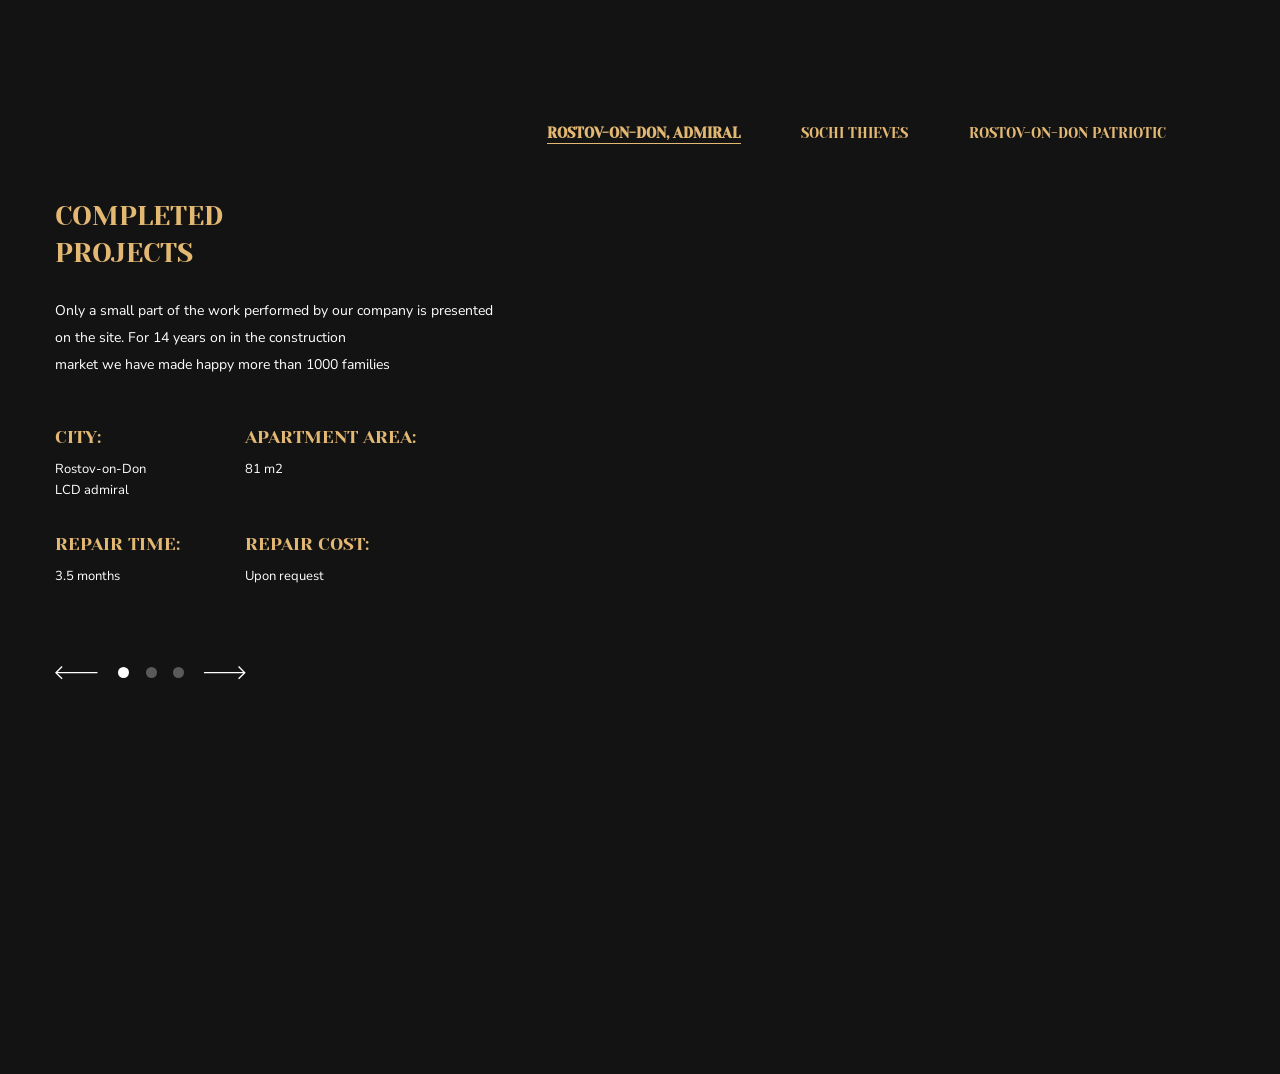
==== commit 42b81a3f: "remake slider" ====
--- a/index.html
+++ b/index.html
@@ -52,9 +52,9 @@
                                     <div class="vectors-dots">
                                         <div class="arrowleft"><a class=""><img src="./Images/vectorleft.svg" alt=""></a></div>
                                         <div class="vectorleft"><a class="vector-link"><img src="./Images/vector.svg" alt=""></a></div>
-                                        <div class="dotbold"><div class="dot1 activedot"></div></div>
-                                        <div class="dotcenter"><div class="dot2"></div></div>
-                                        <div class="dotright"><div class="dot3"></div></div>
+                                        <div class="dotbold"><div class="dots dot1 activedot"></div></div>
+                                        <div class="dotcenter"><div class="dots dot2"></div></div>
+                                        <div class="dotright"><div class="dots dot3"></div></div>
                                         <div class="vectorright"><a class="vector-link"><img src="./Images/vector.svg" alt=""></a></div>
                                         <div class="arrowright"><a class=""><img src="./Images/vectorright.svg" alt=""></a></div>
                                     </div>
--- a/CSS/style.css
+++ b/CSS/style.css
@@ -183,7 +183,7 @@
 
 .dotbold {
     position: relative;
-    margin-right: 17.54px;
+    margin-right: 27.54px;
     
 }
 
@@ -202,7 +202,7 @@
     opacity: 1;
 }
 .dotcenter {
-    margin-right: 17.54px;
+    margin-right: 27.54px;
 }
 
 .dot2 {
